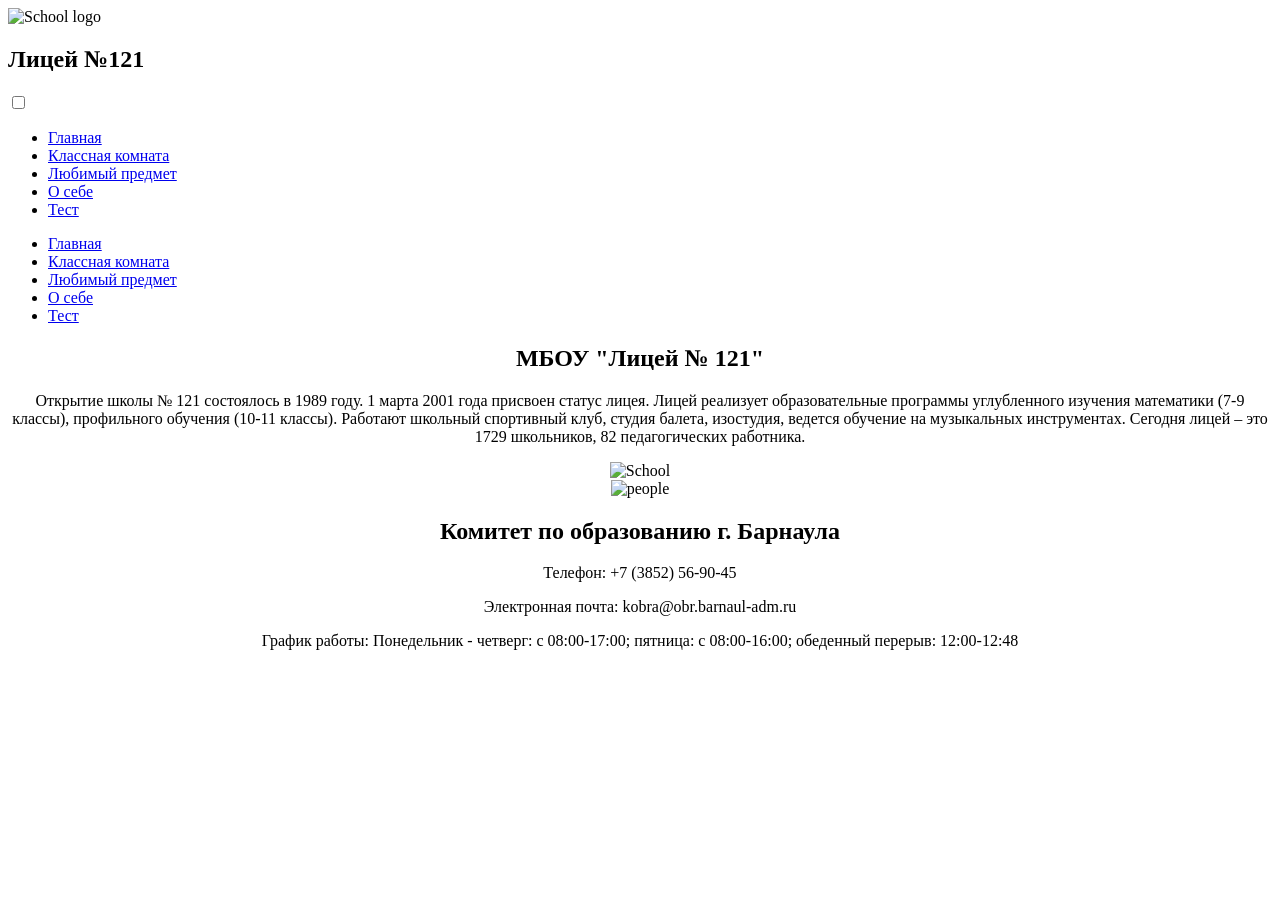
==== index.html @ 1f1910d3 "Create index.html" ====
<!DOCTYPE html>
<html lang="ru">
<head>
 <meta charset="UTF-8">
 <meta name="viewport" content="width=device-width, initial-scale=1.0">
 <link rel="shortcut icon" href="images/icon.ico" type="image/x-icon">
 <title>Главная страница</title>
 <link rel="stylesheet" href="css/style.css">
</head>
<body>
<header class="header">
 <div class="header__logo">
	<img src="images/emblem.png" alt="School logo">
	<h2 class="header__title">Лицей №121</h2>
	</div>
	<div class="burger__menu">
            <input id="menu__toggle" type="checkbox">
            <label class="menu__bottom" for="menu__toggle">
                <span></span>
            </label>
 <nav class="menu">
  <ul class="menu__list">
   <li class="menu__item"><a href="index.html" class="menu__link">Главная</a></li>
   <li class="menu__item"><a href="pages/classroom.html" class="menu__link">Классная комната</a></li>
   <li class="menu__item"><a href="pages/favoritelesson.html" class="menu__link">Любимый предмет</a></li>
   <li class="menu__item"><a href="pages/aboutme.html" class="menu__link">О себе</a></li>
   <li class="menu__item"><a href="pages/test.html" class="menu__link">Тест</a></li>
  </ul>
 </nav>
 </div>
 <nav class="menu__fullscreen">
  <ul class="menu__list">
   <li class="menu__item"><a href="index.html" class="menu__link">Главная</a></li>
   <li class="menu__item"><a href="pages/classroom.html" class="menu__link">Классная комната</a></li>
   <li class="menu__item"><a href="pages/favoritelesson.html" class="menu__link">Любимый предмет</a></li>
   <li class="menu__item"><a href="pages/aboutme.html" class="menu__link">О себе</a></li>
   <li class="menu__item"><a href="pages/test.html" class="menu__link">Тест</a></li>
 </ul>
 </nav>
</header>

<center><main class="main">
 <div class="main__item">
  <h2 class="main__title">МБОУ "Лицей № 121"</h2>
  <div class="main__description"><p>Открытие школы № 121 состоялось в 1989 году. 1 марта 2001 года присвоен статус лицея. 
Лицей реализует образовательные программы углубленного изучения математики (7-9 классы), профильного обучения (10-11 классы). Работают школьный спортивный клуб, студия балета, изостудия, ведется обучение на музыкальных инструментах.
Сегодня лицей – это 1729 школьников, 82 педагогических работника. </p></div>
 </div>
 <div class="main__item">
  <div class="main__description"><img src="images/licey121.png" alt="School"></div>
 </div>
</main>
</center>
<center><footer class="footer">
 <div class="footer__item">
  <img src="images/people.png" alt="people"> 
 <h2 class="main__title">Комитет по образованию г. Барнаула</h2>
	<p class="main__description">Телефон: +7 (3852) 56-90-45 </p>
	<p class="main__description">Электронная почта: kobra@obr.barnaul-adm.ru</p>
	<p class="main__description">График работы: Понедельник - четверг: с 08:00-17:00; пятница: с 08:00-16:00; обеденный перерыв: 12:00-12:48</p>
 </div>
 </div>
</footer>
</center>
</body>
</html>
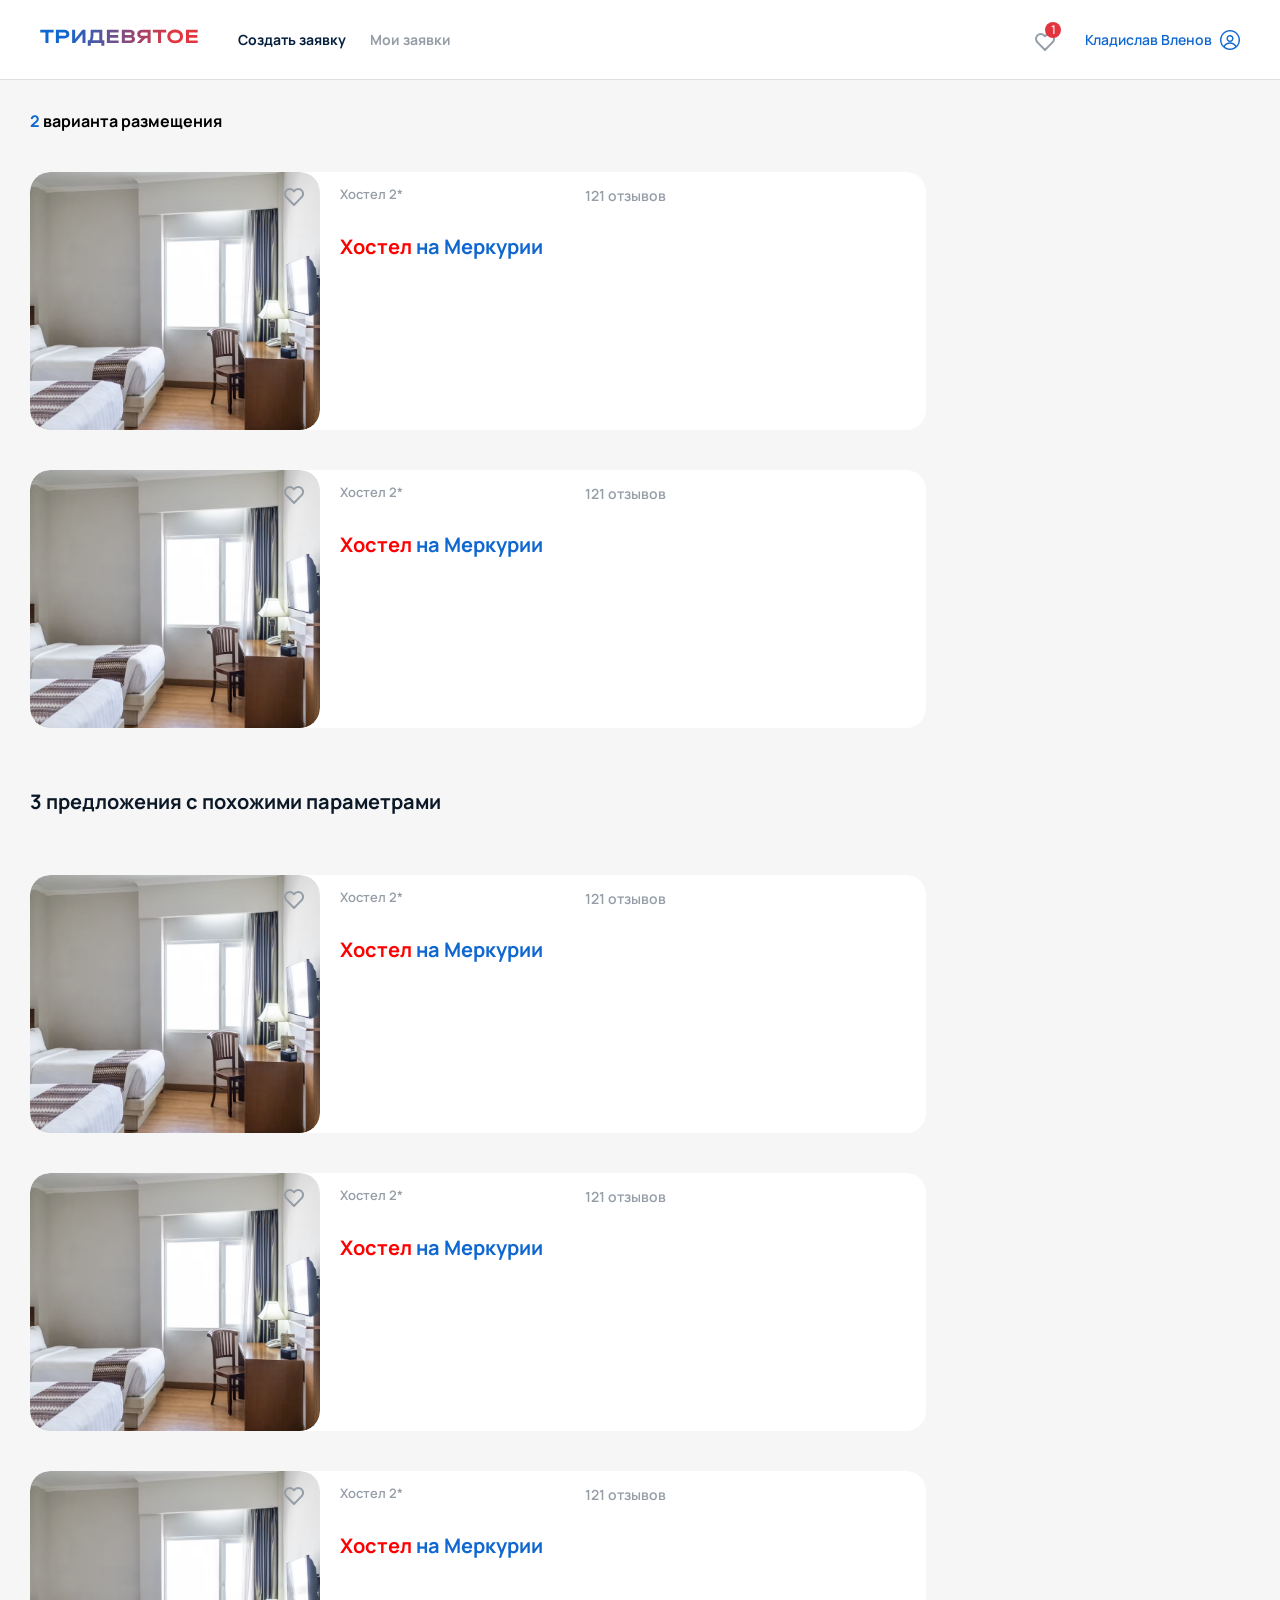
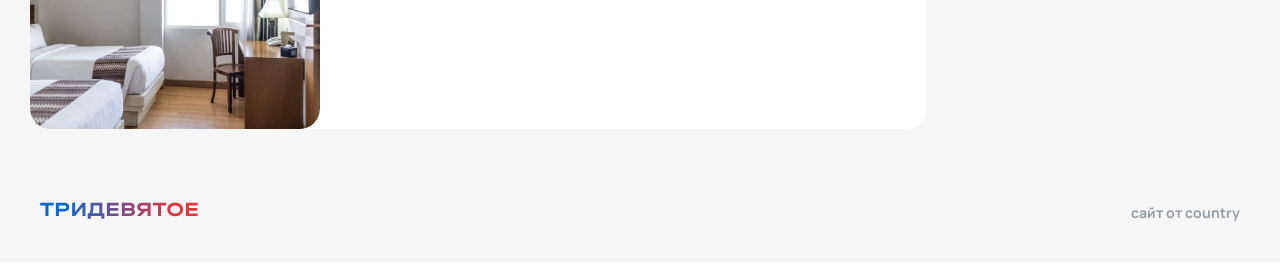
==== commit 06d6d0bd: "Add files via upload" ====
--- a/index.html
+++ b/index.html
@@ -1,66 +1,155 @@
-<!DOCTYPE html>
-<html lang="ru">
-<head>
- <meta charset="UTF-8">
- <meta name="viewport" content="width=device-width, initial-scale=1.0">
- <link rel="shortcut icon" href="images/icon.ico" type="image/x-icon">
- <title>Главная страница</title>
- <link rel="stylesheet" href="css/style.css">
-</head>
-<body>
-<header class="header">
- <div class="header__logo">
-	<img src="images/emblem.png" alt="School logo">
-	<h2 class="header__title">Лицей №121</h2>
-	</div>
-	<div class="burger__menu">
-            <input id="menu__toggle" type="checkbox">
-            <label class="menu__bottom" for="menu__toggle">
-                <span></span>
-            </label>
- <nav class="menu">
-  <ul class="menu__list">
-   <li class="menu__item"><a href="index.html" class="menu__link">Главная</a></li>
-   <li class="menu__item"><a href="pages/classroom.html" class="menu__link">Классная комната</a></li>
-   <li class="menu__item"><a href="pages/favoritelesson.html" class="menu__link">Любимый предмет</a></li>
-   <li class="menu__item"><a href="pages/aboutme.html" class="menu__link">О себе</a></li>
-   <li class="menu__item"><a href="pages/test.html" class="menu__link">Тест</a></li>
-  </ul>
- </nav>
- </div>
- <nav class="menu__fullscreen">
-  <ul class="menu__list">
-   <li class="menu__item"><a href="index.html" class="menu__link">Главная</a></li>
-   <li class="menu__item"><a href="pages/classroom.html" class="menu__link">Классная комната</a></li>
-   <li class="menu__item"><a href="pages/favoritelesson.html" class="menu__link">Любимый предмет</a></li>
-   <li class="menu__item"><a href="pages/aboutme.html" class="menu__link">О себе</a></li>
-   <li class="menu__item"><a href="pages/test.html" class="menu__link">Тест</a></li>
- </ul>
- </nav>
-</header>
-
-<center><main class="main">
- <div class="main__item">
-  <h2 class="main__title">МБОУ "Лицей № 121"</h2>
-  <div class="main__description"><p>Открытие школы № 121 состоялось в 1989 году. 1 марта 2001 года присвоен статус лицея. 
-Лицей реализует образовательные программы углубленного изучения математики (7-9 классы), профильного обучения (10-11 классы). Работают школьный спортивный клуб, студия балета, изостудия, ведется обучение на музыкальных инструментах.
-Сегодня лицей – это 1729 школьников, 82 педагогических работника. </p></div>
- </div>
- <div class="main__item">
-  <div class="main__description"><img src="images/licey121.png" alt="School"></div>
- </div>
-</main>
-</center>
-<center><footer class="footer">
- <div class="footer__item">
-  <img src="images/people.png" alt="people"> 
- <h2 class="main__title">Комитет по образованию г. Барнаула</h2>
-	<p class="main__description">Телефон: +7 (3852) 56-90-45 </p>
-	<p class="main__description">Электронная почта: kobra@obr.barnaul-adm.ru</p>
-	<p class="main__description">График работы: Понедельник - четверг: с 08:00-17:00; пятница: с 08:00-16:00; обеденный перерыв: 12:00-12:48</p>
- </div>
- </div>
-</footer>
-</center>
-</body>
-</html>
+<!DOCTYPE html>
+<html lang="ru">
+<head>
+    <meta charset="UTF-8">
+    <meta name="viewport" content="width=device-width, initial-scale=1.0">
+    <link rel="stylesheet" href="css/style.css">
+    <link href="https://fonts.googleapis.com/css2?family=Manrope:wght@400;500;600;700&display=swap" rel="stylesheet">
+    <script src="https://api-maps.yandex.ru/2.1/?lang=ru_RU" type="text/javascript"></script>
+    <script src="js/script.js" type="text/javascript" defer></script>
+    <title>ТРИДЕВЯТОЕ</title>
+</head>
+<body>
+    <header>
+        <div class="head">
+            <div class="left__part">
+                <div class="logo">
+                    <img alt="логотип" src="pics/logo.svg">
+                </div>
+                <div class="buttons">
+                    <a class="button active">Создать заявку</a>
+                    <a class="button">Мои заявки</a>
+                </div>
+            </div>
+            <div class="right__part">
+                <div class="favorite">
+                    <img alt="избранное" src="pics/favorite.svg">
+                    <div class="badge">1</div>
+                </div>
+                <div class="account">
+                    <a>Кладислав Вленов</a>
+                    <img alt="аккаунт" src="pics/account.svg" class="account-icon">
+                </div>
+            </div>
+        </div>
+    </header>
+    <main>
+        <section class="container">
+            <div class="card_title"><p><span style="color: #0F67CF;">2 </span> варианта размещения</p></div>
+            <div class="card">
+                <div class="photo">
+                    <div class="favorite_hotel">
+                        <img alt="избранное" src="pics/favorite.svg">
+                    </div>
+                    <img alt="отель" src="pics/hotel2.svg">
+                    
+                </div>
+                <div class="info">
+                    <div class="info-header">
+                        <div class="title">
+                            <p>Хостел 2*</p>
+                            <h2><span>Хостел</span> на Меркурии</h2>
+                        </div>
+                        <div class="reviews">
+                            <p>121 отзывов</p>
+                        </div>
+                    </div>
+                    <!-- Другая информация об отеле -->
+                </div>
+            </div>
+            <div class="card">
+                <div class="photo">
+                    <div class="favorite_hotel">
+                        <img alt="избранное" src="pics/favorite.svg">
+                    </div>
+                    <img alt="отель" src="pics/hotel2.svg">
+                </div>
+                <div class="info">
+                    <div class="info-header">
+                        <div class="title">
+                            <p>Хостел 2*</p>
+                            <h2><span>Хостел</span> на Меркурии</h2>
+                        </div>
+                        <div class="reviews">
+                            <p>121 отзывов</p>
+                        </div>
+                    </div>
+                    <!-- Другая информация об отеле -->
+                </div>
+            </div>
+            <div class="card_title2"><p>3 предложения с похожими параметрами</p></div>
+            <div class="card">
+                <div class="photo">
+                    <div class="favorite_hotel">
+                        <img alt="избранное" src="pics/favorite.svg">
+                    </div>
+                    <img alt="отель" src="pics/hotel2.svg">
+                </div>
+                <div class="info">
+                    <div class="info-header">
+                        <div class="title">
+                            <p>Хостел 2*</p>
+                            <h2><span>Хостел</span> на Меркурии</h2>
+                        </div>
+                        <div class="reviews">
+                            <p>121 отзывов</p>
+                        </div>
+                    </div>
+                    <!-- Другая информация об отеле -->
+                </div>
+            </div>
+            <div class="card">
+                <div class="photo">
+                    <div class="favorite_hotel">
+                        <img alt="избранное" src="pics/favorite.svg">
+                    </div>
+                    <img alt="отель" src="pics/hotel2.svg">
+                </div>
+                <div class="info">
+                    <div class="info-header">
+                        <div class="title">
+                            <p>Хостел 2*</p>
+                            <h2><span>Хостел</span> на Меркурии</h2>
+                        </div>
+                        <div class="reviews">
+                            <p>121 отзывов</p>
+                        </div>
+                    </div>
+                    <!-- Другая информация об отеле -->
+                </div>
+            </div>
+            <div class="card">
+                <div class="photo">
+                    <div class="favorite_hotel">
+                        <img alt="избранное" src="pics/favorite.svg">
+                    </div>
+                    <img alt="отель" src="pics/hotel2.svg">
+                </div>
+                <div class="info">
+                    <div class="info-header">
+                        <div class="title">
+                            <p>Хостел 2*</p>
+                            <h2><span>Хостел</span> на Меркурии</h2>
+                        </div>
+                        <div class="reviews">
+                            <p>121 отзывов</p>
+                        </div>
+                    </div>
+                    <!-- Другая информация об отеле -->
+                </div>
+            </div>
+        </section>
+        <div id="map"></div>
+    </main>
+    <footer>
+        <div class="footer">
+            <div class="logo">
+                <img alt="логотип" src="pics/logo.svg">
+            </div>
+            <div class="buttons">
+                <a class="button">сайт от country</a>
+            </div>
+        </div>
+    </footer>
+</body>
+</html>
--- a/css/style.css
+++ b/css/style.css
@@ -0,0 +1,432 @@
+body {
+    background-color: white;
+    font-family: 'Manrope', sans-serif;
+    margin: 0;
+    padding: 0;
+}
+
+.ymaps-2-1-79-balloon__content {
+    padding: 0px !important;
+}
+
+.ymaps-2-1-79-balloon {
+    box-shadow: none !important;
+}
+
+.ymaps-2-1-79-balloon__layout {
+    width: 350px !important;
+    background: none !important;
+    border-radius: 20px 20px 20px 20px;
+}
+
+.custom-balloon {
+    display: flex;
+    font-family: Arial, sans-serif;
+}
+.custom-balloon img {
+    width: 130px;
+    height: 130px;
+}
+.custom-balloon .content {
+    display: flex;
+    background-color: #FFFFFF;
+    flex-direction: column;
+    justify-content: space-between;
+    width: 220px;
+    padding:0px;
+}
+
+.custom-balloon .about {
+    display: flex;
+    flex-direction: row;
+    align-items: flex-start;
+    padding: 0px 0px 0px 10px;
+    margin-top: 20px;
+    font-family: 'Manrope';
+    font-style: normal;
+    font-weight: 600;
+    font-size: 12px;
+    line-height: 16px;
+    color: #959DA7;
+}
+
+.custom-balloon .header {
+    font-family: 'Manrope';
+    font-style: normal;
+    font-weight: 700;
+    font-size: 14px;
+    line-height: 19px;
+    color: #0F67CF;
+    padding: 0px 0px 0px 10px;
+    margin-top:-5px;
+    margin-bottom: 0px;
+    text-overflow: ellipsis;
+    white-space: nowrap;     
+    overflow: hidden; 
+    max-width: 190px;
+}
+
+.custom-balloon .rating__reviews {
+    display: flex;
+    flex-direction: row;
+    justify-content: left;
+    align-items: center;
+    padding: 0px 0px 0px 10px;
+    margin-bottom:-5px;
+    gap: 10px;
+}
+
+.custom-balloon .reviews {
+    width: 55px;
+    height: 16px;
+    font-family: 'Manrope';
+    font-style: normal;
+    font-weight: 600;
+    font-size: 12px;
+    line-height: 16px;
+    text-align: right;
+    color: #959DA7;
+}
+
+.custom-balloon .rating {
+    display: flex;
+    justify-content: center;
+    align-items: center;
+    width: 32px;
+    height: 16px;
+    background: #0D9333;
+    border-radius: 100px;
+    color: #FFFFFF;
+    cursor: default;
+    font-family: 'Manrope';
+    font-style: normal;
+    font-weight: 600;
+    font-size: 12px;
+    line-height: 16px;
+    text-align: center;
+}
+
+.custom-balloon .people {
+    width: 113px;
+    height: 16px;
+    padding: 0px 0px 0px 10px;
+    font-family: 'Manrope';
+    font-style: normal;
+    font-weight: 400;
+    font-size: 12px;
+    line-height: 16px;
+    color: #959DA7;
+    top:10px;
+    margin-top:10px;
+    margin-bottom: -5px;
+}
+
+.custom-balloon .price {
+    padding: 0px 0px 0px 10px;
+    top:10px;
+    font-family: 'Manrope';
+    font-style: normal;
+    font-weight: 700;
+    font-size: 16px;
+    line-height: 22px;
+    color: #0B1827;
+    margin-bottom:10px;
+}
+
+.ymaps-2-1-79-balloon__close-button {
+    border-radius: 20px 20px 20px 20px;
+    background: none !important;
+    opacity: 0 !important;
+    pointer-events: none !important;
+}
+
+.ymaps-2-1-79-balloon__close {
+    background: none !important;
+    opacity: 0 !important;
+    pointer-events: none !important; 
+}
+
+.ymaps-2-1-79-balloon__tail {
+    display: none !important;
+}
+.ymaps-2-1-79-gototaxi__container, .ymaps-2-1-79-copyright__content-cell, .ymaps-2-1-79-copyright__logo-cell,.ymaps-2-1-79-gototech ,.ymaps-2-1-79-gotoymaps__container {
+    display: none !important;   
+}
+
+main {
+    margin: 0 auto;
+    display: flex;
+    height:auto;
+    flex-direction: row;
+    justify-content: center;
+    padding:30px;
+    background-color: #f6f6f6;
+    gap:30px;
+}
+
+#map {
+    display: flex;
+    width: 432px;
+    height: 845px;
+}
+
+section.container{
+    display: flex;
+    flex-direction: column;
+    gap:40px;
+}
+
+.card_title p{
+    margin:0px;
+    font-family: 'Manrope';
+    font-style: normal;
+    font-weight: 700;
+    font-size: 16px;
+    line-height: 22px;
+}
+
+.card_title2 p{
+    font-family: 'Manrope';
+    font-style: normal;
+    font-weight: 700;
+    font-size: 20px;
+    line-height: 27px;
+    color: #0B1827;
+}
+
+.card {
+    display: flex;
+    flex-direction: row;
+    justify-content: space-between;
+    align-items: center;
+    padding: 0px;
+    width: 896px;
+    height: 258px;
+    background: #FFFFFF;
+    border-radius: 20px;
+    z-index: 1;
+}
+.photo {
+    width: 290px;
+    height: 258px;
+    border-radius: 20px;
+    position: relative;
+}
+
+.photo img {
+    width: auto;
+    border-radius: 20px;
+}
+
+.info {
+    display: flex;
+    flex-direction: column;
+    align-items: flex-start;
+    margin: 16px 20px;
+    gap: 14px;
+    width: 606px;
+    height: 258px;
+    background: #FFFFFF;
+    border-radius: 0px 20px 20px 0px;
+}
+.info-header {
+    display: flex;
+    flex-direction: row;
+    justify-content: space-between;
+    align-items: flex-start;
+    padding: 0px;
+}
+.info-header .title {
+    display: flex;
+    flex-direction: column;
+    justify-content: center;
+    align-items: flex-start;
+    padding: 0px;
+}
+.info-header .title h2 {
+    font-family: 'Manrope';
+    font-style: normal;
+    font-weight: 700;
+    font-size: 20px;
+    line-height: 27px;
+    color: #0F67CF;
+}
+.info-header .title h2 span {
+    color: red; /* Цвет выделенного слова */
+}
+.info-header .title p {
+    font-family: 'Manrope';
+    font-style: normal;
+    font-weight: 600;
+    font-size: 13px;
+    line-height: 18px;
+    color: #959DA7;
+}
+.info-header .reviews {
+    display: flex;
+    flex-direction: column;
+    align-items: flex-end;
+    padding: 0px;
+    gap: 12px;
+    width: 123px;
+    height: 19px;
+}
+.info-header .reviews p {
+    font-family: 'Manrope';
+    font-style: normal;
+    font-weight: 600;
+    font-size: 14px;
+    line-height: 19px;
+    text-align: right;
+    color: #959DA7;
+}
+
+.favorite_hotel {
+    position: absolute;
+    top: 5%;
+    left: 87%;
+    width: 17px;
+    height: 15px;
+}
+
+.favorite_hotel img:hover {
+    cursor: pointer;
+    content: url('../pics/favorite-hover.svg');
+}
+
+
+
+
+
+
+
+header {
+    width: 100%;
+    height: 79px;
+    background: #FFFFFF;
+    border-bottom: 1px solid #DEDEDE;
+}
+
+.head {
+    box-sizing: border-box;
+    display: flex;
+    flex-direction: row;
+    justify-content: space-between;
+    align-items: center;
+    padding: 24px 40px;
+    max-width: auto;
+    height: 79px;
+}
+
+.left__part {
+    display: flex;
+    flex-direction: row;
+    align-items: center;
+    gap: 40px;
+}
+
+.logo img {
+    width: 158px;
+    height: 23px;
+}
+
+.buttons {
+    display: flex;
+    flex-direction: row;
+    align-items: center;
+    gap: 24px;
+}
+
+.button {
+    font-family: 'Manrope', sans-serif;
+    font-weight: 700;
+    font-size: 14px;
+    line-height: 20px;
+    color: #959DA7;
+    text-decoration: none;
+}
+
+.button.active {
+    color: #051F3E;
+}
+
+.button:hover {
+    color: #073266;
+    cursor: pointer;
+}
+
+.right__part {
+    display: flex;
+    flex-direction: row;
+    align-items: center;
+    gap: 32px;
+}
+
+.favorite {
+    position: relative;
+    width: 20px;
+    height: 20px;
+}
+
+.favorite img:hover {
+    cursor: pointer;
+    content: url('../pics/favorite-hover.svg');
+}
+
+.badge {
+    position: absolute;
+    top: -8px;
+    right: -8px;
+    display: flex;
+    justify-content: center;
+    align-items: center;
+    width: 16px;
+    height: 16px;
+    background: #E3353E;
+    border-radius: 50%;
+    color: #FFFFFF;
+    font-size: 12px;
+    font-weight: 500;
+    cursor: default;
+}
+
+.account {
+    display: flex;
+    flex-direction: row;
+    align-items: center;
+    gap: 8px;
+}
+
+.account img {
+    width: 20px;
+    height: 20px;
+}
+
+.account a:hover {
+    color: #073266;
+    cursor:pointer;
+}
+
+.account a {
+    font-family: 'Manrope', sans-serif;
+    font-weight: 600;
+    font-size: 14px;
+    line-height: 19px;
+    color: #0F67CF;
+    margin: 0;
+    text-decoration: none;
+}
+
+footer {
+    width:100%;
+    height: 103px;
+    background-color: #f6f6f6;
+}
+.footer {
+    display: flex;
+    flex-direction: row;
+    justify-content: space-between;
+    align-items: center;
+    padding: 40px;
+    gap: 64px;
+}
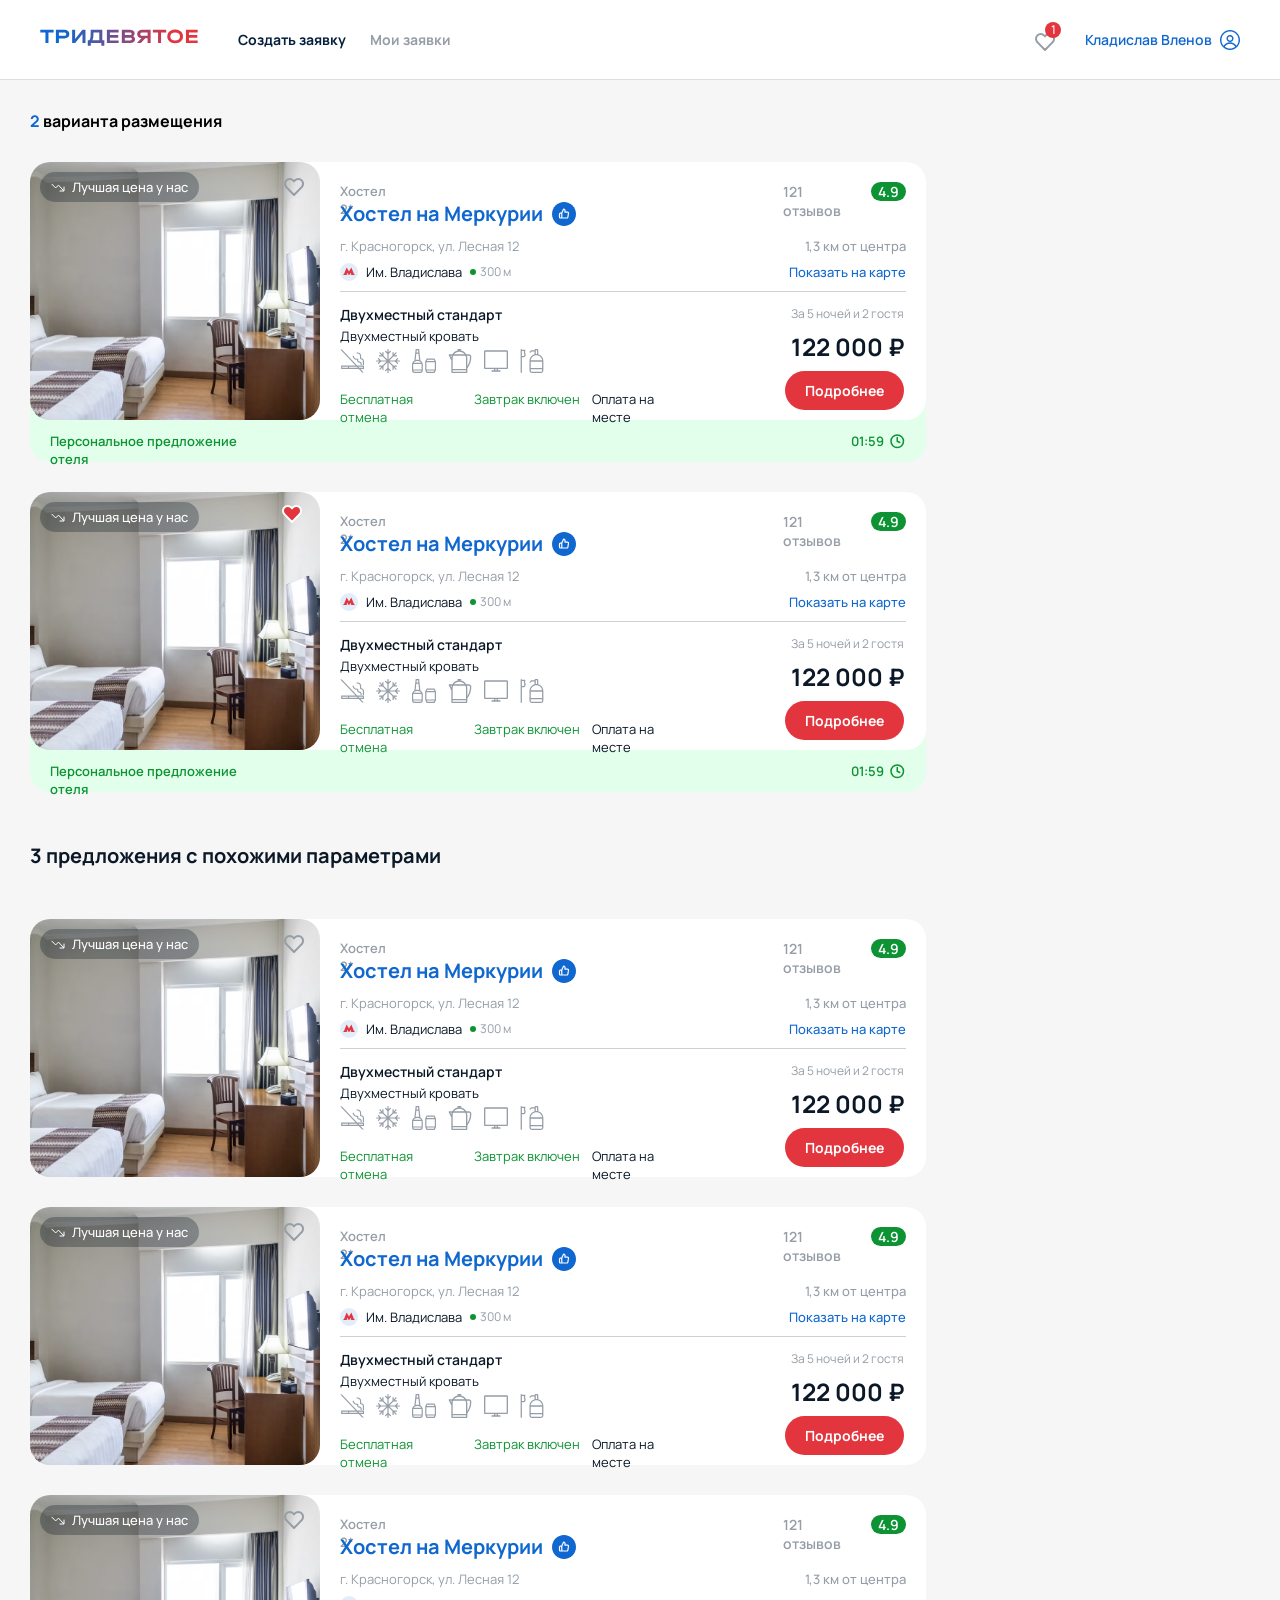
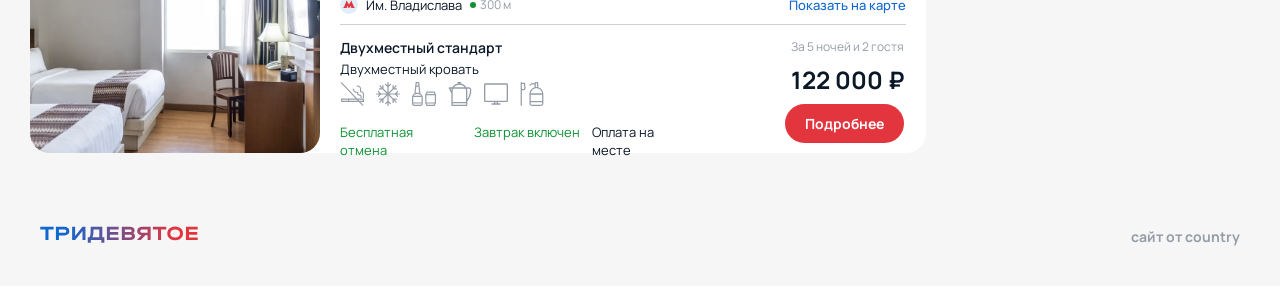
==== commit 22634e0d: "сделал карточки" ====
--- a/index.html
+++ b/index.html
@@ -38,106 +38,368 @@
             <div class="card_title"><p><span style="color: #0F67CF;">2 </span> варианта размещения</p></div>
             <div class="card">
                 <div class="photo">
+                    <div class="best_prise">
+                        <img alt="стрелка" src="pics/arrow.svg">
+                        <p>Лучшая цена у нас</p>
+                    </div>
                     <div class="favorite_hotel">
                         <img alt="избранное" src="pics/favorite.svg">
                     </div>
                     <img alt="отель" src="pics/hotel2.svg">
-                    
                 </div>
                 <div class="info">
                     <div class="info-header">
-                        <div class="title">
-                            <p>Хостел 2*</p>
-                            <h2><span>Хостел</span> на Меркурии</h2>
-                        </div>
-                        <div class="reviews">
-                            <p>121 отзывов</p>
-                        </div>
-                    </div>
-                    <!-- Другая информация об отеле -->
-                </div>
+                        <div class="row">
+                            <div class="column">
+                                <p class="stars">Хостел 2*</p>
+                                <div class="row2">
+                                    <h2 class="name">Хостел на Меркурии</h2>
+                                    <img alt="rec" src="pics/rec.svg">
+                                </div>
+                            </div>
+                            <div class="ratingandreviews">
+                                <div class="grades">121 отзывов</div>
+                                <div class="rate"><p class="value">4.9</p></div>
+                            </div>
+                        </div>
+                        <div class="row3">
+                            <div class="column2">
+                            <p class="adress">г. Красногорск, ул. Лесная 12</p>
+                            <div class="metro">
+                                <div class="metro_photo">
+                                    <img alt="фото" src="pics/metro.svg">
+                                </div>
+                                <div class="station">Им. Владислава</div>
+                                <div class="distance"><img src="pics/dot.svg"><p>300 м</p></div>
+                            </div>
+                            </div>
+                            <div class="column3">
+                                <p class="ot_centra">1,3 км от центра</p>
+                                <a class="show_on_map">Показать на карте</a>
+                            </div>
+                        </div>
+                    </div>
+                    <div class="row4">
+                        <div class="column4">
+                        <div class="about-room">
+                        <p class="bed-name">Двухместный стандарт</p>
+                        <p class="bed">Двухместный кровать</p>
+                        <div class="icons">
+                            <img src="pics/nosmoke.svg">
+                            <img src="pics/cold.svg">
+                            <img src="pics/drink.svg">
+                            <img src="pics/tea.svg">
+                            <img src="pics/pc.svg">
+                            <img src="pics/clean.svg">
+                        </div>
+                        <div class="advantages">
+                            <p class="free">Бесплатная отмена</p>
+                            <p class="breakfast">Завтрак включен</p>
+                            <p class="payment">Оплата на месте</p>
+                        </div>
+                        </div>
+                        </div>
+                        <div class="offer">
+                            <p class="time">За 5 ночей и 2 гостя</p>
+                            <p class="price">122 000 ₽</p>
+                            <div class="details_button">Подробнее</div>
+                        </div>
+                    </div>
+                </div>
+            </div>
+            <div class="special">
+                <p class="person">Персональное предложение отеля</p>
+                <div class="time-clock"><p>01:59</p><img src="pics/clock.svg"></div>
             </div>
             <div class="card">
-                <div class="photo">
-                    <div class="favorite_hotel">
-                        <img alt="избранное" src="pics/favorite.svg">
-                    </div>
-                    <img alt="отель" src="pics/hotel2.svg">
-                </div>
-                <div class="info">
-                    <div class="info-header">
-                        <div class="title">
-                            <p>Хостел 2*</p>
-                            <h2><span>Хостел</span> на Меркурии</h2>
-                        </div>
-                        <div class="reviews">
-                            <p>121 отзывов</p>
-                        </div>
-                    </div>
-                    <!-- Другая информация об отеле -->
-                </div>
-            </div>
+                    <div class="photo">
+                        <div class="best_prise">
+                            <img alt="стрелка" src="pics/arrow.svg">
+                            <p>Лучшая цена у нас</p>
+                        </div>
+                        <div class="favorite_hotel_active">
+                            <img alt="избранное" src="pics/favorite_active.svg">
+                        </div>
+                        <img alt="отель" src="pics/hotel2.svg">
+                    </div>
+                    <div class="info">
+                        <div class="info-header">
+                            <div class="row">
+                                <div class="column">
+                                    <p class="stars">Хостел 2*</p>
+                                    <div class="row2">
+                                        <h2 class="name">Хостел на Меркурии</h2>
+                                        <img alt="rec" src="pics/rec.svg">
+                                    </div>
+                                </div>
+                                <div class="ratingandreviews">
+                                    <div class="grades">121 отзывов</div>
+                                    <div class="rate"><p class="value">4.9</p></div>
+                                </div>
+                            </div>
+                            <div class="row3">
+                                <div class="column2">
+                                <p class="adress">г. Красногорск, ул. Лесная 12</p>
+                                <div class="metro">
+                                    <div class="metro_photo">
+                                        <img alt="фото" src="pics/metro.svg">
+                                    </div>
+                                    <div class="station">Им. Владислава</div>
+                                    <div class="distance"><img src="pics/dot.svg"><p>300 м</p></div>
+                                </div>
+                                </div>
+                                <div class="column3">
+                                    <p class="ot_centra">1,3 км от центра</p>
+                                    <a class="show_on_map">Показать на карте</a>
+                                </div>
+                            </div>
+                        </div>
+                        <div class="row4">
+                            <div class="column4">
+                            <div class="about-room">
+                            <p class="bed-name">Двухместный стандарт</p>
+                            <p class="bed">Двухместный кровать</p>
+                            <div class="icons">
+                                <img src="pics/nosmoke.svg">
+                                <img src="pics/cold.svg">
+                                <img src="pics/drink.svg">
+                                <img src="pics/tea.svg">
+                                <img src="pics/pc.svg">
+                                <img src="pics/clean.svg">
+                            </div>
+                            <div class="advantages">
+                                <p class="free">Бесплатная отмена</p>
+                                <p class="breakfast">Завтрак включен</p>
+                                <p class="payment">Оплата на месте</p>
+                            </div>
+                            </div>
+                            </div>
+                            <div class="offer">
+                                <p class="time">За 5 ночей и 2 гостя</p>
+                                <p class="price">122 000 ₽</p>
+                                <div class="details_button">Подробнее</div>
+                            </div>
+                        </div>
+                    </div>
+                </div>
+                <div class="special">
+                    <p class="person">Персональное предложение отеля</p>
+                    <div class="time-clock"><p>01:59</p><img src="pics/clock.svg"></div>
+                </div>
             <div class="card_title2"><p>3 предложения с похожими параметрами</p></div>
             <div class="card">
-                <div class="photo">
-                    <div class="favorite_hotel">
-                        <img alt="избранное" src="pics/favorite.svg">
-                    </div>
-                    <img alt="отель" src="pics/hotel2.svg">
-                </div>
-                <div class="info">
-                    <div class="info-header">
-                        <div class="title">
-                            <p>Хостел 2*</p>
-                            <h2><span>Хостел</span> на Меркурии</h2>
-                        </div>
-                        <div class="reviews">
-                            <p>121 отзывов</p>
-                        </div>
-                    </div>
-                    <!-- Другая информация об отеле -->
-                </div>
-            </div>
-            <div class="card">
-                <div class="photo">
-                    <div class="favorite_hotel">
-                        <img alt="избранное" src="pics/favorite.svg">
-                    </div>
-                    <img alt="отель" src="pics/hotel2.svg">
-                </div>
-                <div class="info">
-                    <div class="info-header">
-                        <div class="title">
-                            <p>Хостел 2*</p>
-                            <h2><span>Хостел</span> на Меркурии</h2>
-                        </div>
-                        <div class="reviews">
-                            <p>121 отзывов</p>
-                        </div>
-                    </div>
-                    <!-- Другая информация об отеле -->
-                </div>
-            </div>
-            <div class="card">
-                <div class="photo">
-                    <div class="favorite_hotel">
-                        <img alt="избранное" src="pics/favorite.svg">
-                    </div>
-                    <img alt="отель" src="pics/hotel2.svg">
-                </div>
-                <div class="info">
-                    <div class="info-header">
-                        <div class="title">
-                            <p>Хостел 2*</p>
-                            <h2><span>Хостел</span> на Меркурии</h2>
-                        </div>
-                        <div class="reviews">
-                            <p>121 отзывов</p>
-                        </div>
-                    </div>
-                    <!-- Другая информация об отеле -->
-                </div>
-            </div>
+                    <div class="photo">
+                        <div class="best_prise">
+                            <img alt="стрелка" src="pics/arrow.svg">
+                            <p>Лучшая цена у нас</p>
+                        </div>
+                        <div class="favorite_hotel">
+                            <img alt="избранное" src="pics/favorite.svg">
+                        </div>
+                        <img alt="отель" src="pics/hotel2.svg">
+                    </div>
+                    <div class="info">
+                        <div class="info-header">
+                            <div class="row">
+                                <div class="column">
+                                    <p class="stars">Хостел 2*</p>
+                                    <div class="row2">
+                                        <h2 class="name">Хостел на Меркурии</h2>
+                                        <img alt="rec" src="pics/rec.svg">
+                                    </div>
+                                </div>
+                                <div class="ratingandreviews">
+                                    <div class="grades">121 отзывов</div>
+                                    <div class="rate"><p class="value">4.9</p></div>
+                                </div>
+                            </div>
+                            <div class="row3">
+                                <div class="column2">
+                                <p class="adress">г. Красногорск, ул. Лесная 12</p>
+                                <div class="metro">
+                                    <div class="metro_photo">
+                                        <img alt="фото" src="pics/metro.svg">
+                                    </div>
+                                    <div class="station">Им. Владислава</div>
+                                    <div class="distance"><img src="pics/dot.svg"><p>300 м</p></div>
+                                </div>
+                                </div>
+                                <div class="column3">
+                                    <p class="ot_centra">1,3 км от центра</p>
+                                    <a class="show_on_map">Показать на карте</a>
+                                </div>
+                            </div>
+                        </div>
+                        <div class="row4">
+                            <div class="column4">
+                            <div class="about-room">
+                            <p class="bed-name">Двухместный стандарт</p>
+                            <p class="bed">Двухместный кровать</p>
+                            <div class="icons">
+                                <img src="pics/nosmoke.svg">
+                                <img src="pics/cold.svg">
+                                <img src="pics/drink.svg">
+                                <img src="pics/tea.svg">
+                                <img src="pics/pc.svg">
+                                <img src="pics/clean.svg">
+                            </div>
+                            <div class="advantages">
+                                <p class="free">Бесплатная отмена</p>
+                                <p class="breakfast">Завтрак включен</p>
+                                <p class="payment">Оплата на месте</p>
+                            </div>
+                            </div>
+                            </div>
+                            <div class="offer">
+                                <p class="time">За 5 ночей и 2 гостя</p>
+                                <p class="price">122 000 ₽</p>
+                                <div class="details_button">Подробнее</div>
+                            </div>
+                        </div>
+                    </div>
+                </div>
+                <div class="card">
+                        <div class="photo">
+                            <div class="best_prise">
+                                <img alt="стрелка" src="pics/arrow.svg">
+                                <p>Лучшая цена у нас</p>
+                            </div>
+                            <div class="favorite_hotel">
+                                <img alt="избранное" src="pics/favorite.svg">
+                            </div>
+                            <img alt="отель" src="pics/hotel2.svg">
+                        </div>
+                        <div class="info">
+                            <div class="info-header">
+                                <div class="row">
+                                    <div class="column">
+                                        <p class="stars">Хостел 2*</p>
+                                        <div class="row2">
+                                            <h2 class="name">Хостел на Меркурии</h2>
+                                            <img alt="rec" src="pics/rec.svg">
+                                        </div>
+                                    </div>
+                                    <div class="ratingandreviews">
+                                        <div class="grades">121 отзывов</div>
+                                        <div class="rate"><p class="value">4.9</p></div>
+                                    </div>
+                                </div>
+                                <div class="row3">
+                                    <div class="column2">
+                                    <p class="adress">г. Красногорск, ул. Лесная 12</p>
+                                    <div class="metro">
+                                        <div class="metro_photo">
+                                            <img alt="фото" src="pics/metro.svg">
+                                        </div>
+                                        <div class="station">Им. Владислава</div>
+                                        <div class="distance"><img src="pics/dot.svg"><p>300 м</p></div>
+                                    </div>
+                                    </div>
+                                    <div class="column3">
+                                        <p class="ot_centra">1,3 км от центра</p>
+                                        <a class="show_on_map">Показать на карте</a>
+                                    </div>
+                                </div>
+                            </div>
+                            <div class="row4">
+                                <div class="column4">
+                                <div class="about-room">
+                                <p class="bed-name">Двухместный стандарт</p>
+                                <p class="bed">Двухместный кровать</p>
+                                <div class="icons">
+                                    <img src="pics/nosmoke.svg">
+                                    <img src="pics/cold.svg">
+                                    <img src="pics/drink.svg">
+                                    <img src="pics/tea.svg">
+                                    <img src="pics/pc.svg">
+                                    <img src="pics/clean.svg">
+                                </div>
+                                <div class="advantages">
+                                    <p class="free">Бесплатная отмена</p>
+                                    <p class="breakfast">Завтрак включен</p>
+                                    <p class="payment">Оплата на месте</p>
+                                </div>
+                                </div>
+                                </div>
+                                <div class="offer">
+                                    <p class="time">За 5 ночей и 2 гостя</p>
+                                    <p class="price">122 000 ₽</p>
+                                    <div class="details_button">Подробнее</div>
+                                </div>
+                            </div>
+                        </div>
+                    </div>
+                    <div class="card">
+                            <div class="photo">
+                                <div class="best_prise">
+                                    <img alt="стрелка" src="pics/arrow.svg">
+                                    <p>Лучшая цена у нас</p>
+                                </div>
+                                <div class="favorite_hotel">
+                                    <img alt="избранное" src="pics/favorite.svg">
+                                </div>
+                                <img alt="отель" src="pics/hotel2.svg">
+                            </div>
+                            <div class="info">
+                                <div class="info-header">
+                                    <div class="row">
+                                        <div class="column">
+                                            <p class="stars">Хостел 2*</p>
+                                            <div class="row2">
+                                                <h2 class="name">Хостел на Меркурии</h2>
+                                                <img alt="rec" src="pics/rec.svg">
+                                            </div>
+                                        </div>
+                                        <div class="ratingandreviews">
+                                            <div class="grades">121 отзывов</div>
+                                            <div class="rate"><p class="value">4.9</p></div>
+                                        </div>
+                                    </div>
+                                    <div class="row3">
+                                        <div class="column2">
+                                        <p class="adress">г. Красногорск, ул. Лесная 12</p>
+                                        <div class="metro">
+                                            <div class="metro_photo">
+                                                <img alt="фото" src="pics/metro.svg">
+                                            </div>
+                                            <div class="station">Им. Владислава</div>
+                                            <div class="distance"><img src="pics/dot.svg"><p>300 м</p></div>
+                                        </div>
+                                        </div>
+                                        <div class="column3">
+                                            <p class="ot_centra">1,3 км от центра</p>
+                                            <a class="show_on_map">Показать на карте</a>
+                                        </div>
+                                    </div>
+                                </div>
+                                <div class="row4">
+                                    <div class="column4">
+                                    <div class="about-room">
+                                    <p class="bed-name">Двухместный стандарт</p>
+                                    <p class="bed">Двухместный кровать</p>
+                                    <div class="icons">
+                                        <img src="pics/nosmoke.svg">
+                                        <img src="pics/cold.svg">
+                                        <img src="pics/drink.svg">
+                                        <img src="pics/tea.svg">
+                                        <img src="pics/pc.svg">
+                                        <img src="pics/clean.svg">
+                                    </div>
+                                    <div class="advantages">
+                                        <p class="free">Бесплатная отмена</p>
+                                        <p class="breakfast">Завтрак включен</p>
+                                        <p class="payment">Оплата на месте</p>
+                                    </div>
+                                    </div>
+                                    </div>
+                                    <div class="offer">
+                                        <p class="time">За 5 ночей и 2 гостя</p>
+                                        <p class="price">122 000 ₽</p>
+                                        <div class="details_button">Подробнее</div>
+                                    </div>
+                                </div>
+                            </div>
+                        </div>
         </section>
         <div id="map"></div>
     </main>
--- a/css/style.css
+++ b/css/style.css
@@ -173,7 +173,7 @@
 section.container{
     display: flex;
     flex-direction: column;
-    gap:40px;
+    gap:30px;
 }
 
 .card_title p{
@@ -213,7 +213,7 @@
     position: relative;
 }
 
-.photo img {
+.photo.hotel img {
     width: auto;
     border-radius: 20px;
 }
@@ -229,21 +229,414 @@
     background: #FFFFFF;
     border-radius: 0px 20px 20px 0px;
 }
+
 .info-header {
+    box-sizing: border-box;
+    display: flex;
+    flex-direction: column;
+    align-items: flex-start;
+    padding: 0px;
+    gap: 8px;
+    border-bottom: 1px solid rgba(11, 24, 39, 0.2);
+    width: 566px;
+}
+
+
+.row3 {
     display: flex;
     flex-direction: row;
     justify-content: space-between;
     align-items: flex-start;
     padding: 0px;
-}
-.info-header .title {
-    display: flex;
-    flex-direction: column;
+    gap: 270px;
+    margin-bottom:10px;
+}
+.column3 {
+    display: flex;
+    flex-direction: column;
+    align-items: flex-end;
+    padding: 0px;
+    gap: 8px;
+}
+.column2 {
+    display: flex;
+    flex-direction: column;
+    align-items: flex-start;
+    padding: 0px;
+    gap: 8px;
+}
+.adress {
+    font-family: 'Manrope';
+    font-style: normal;
+    font-weight: 400;
+    font-size: 13px;
+    line-height: 18px;
+    color: #959DA7;
+    margin:0px;
+}
+.metro {
+    display: flex;
+    flex-direction: row;
+    align-items: center;
+    padding: 0px;
+    gap: 8px;
+    align-content: center;
+    margin-top:0px;
+}
+
+.metro_photo {
+    box-sizing: border-box;
+    display: flex;
+    flex-direction: row;
     justify-content: center;
+    align-items: center;
+    width: 18px;
+    height: 18px;
+    background: #E3EDF9;
+    border-radius: 100px;
+}
+.metro_photo img {
+    width: 12px;
+    height: 8px;
+    margin-bottom:2px;
+}
+
+.about-room {
+    display: flex;
+    flex-direction: column;
     align-items: flex-start;
     padding: 0px;
-}
-.info-header .title h2 {
+    gap: 4px;
+}
+
+.bed-name {
+    font-family: 'Manrope';
+    font-style: normal;
+    font-weight: 600;
+    font-size: 14px;
+    line-height: 130%;
+    color: #0B1827;
+    margin:0px;
+}
+
+.bed {
+    font-family: 'Manrope';
+    font-style: normal;
+    font-weight: 400;
+    font-size: 13px;
+    line-height: 130%;
+    color: #0B1827;
+    margin:0px;
+}
+
+.station {
+    font-family: 'Manrope';
+    font-style: normal;
+    font-weight: 400;
+    font-size: 13px;
+    line-height: 18px;
+    color: #0B1827;
+}
+
+.distance {
+    display: flex;
+    flex-direction: row;
+    align-items: center;
+    padding: 0px;
+    gap: 4px;
+}
+.icons {
+    display: flex;
+    flex-direction: row;
+    align-items: center;
+    padding: 0px;
+    gap: 12px;
+}
+
+.icons img{
+    width: 24px;
+    height: 24px;
+}
+
+.special {
+    display: flex;
+    flex-direction: row;
+    justify-content: space-between;
+    align-items: center;
+    gap: 550px;
+    width: 896px;
+    height: 62px;
+    background: #E1FFEA;
+    border-radius: 0px 0px 20px 20px;
+    margin-top:-50px;
+}
+
+.person {
+    width: 225px;
+    height: 18px;
+    font-family: 'Manrope';
+    font-style: normal;
+    font-weight: 600;
+    font-size: 13px;
+    line-height: 18px;
+    color: #0D9333;
+    margin-left: 20px;
+    margin-top:20px;
+    margin-bottom:0px;
+}
+
+.time-clock {
+    display: flex;
+    flex-direction: row;
+    align-items: center;
+    margin-right:20px;
+    gap:4px;
+    margin-top:20px;
+    margin-bottom:0px;
+}
+.time-clock img {
+    width: 18px;
+    height: 18px;
+}
+.time-clock p{
+    font-family: 'Manrope';
+    font-style: normal;
+    font-weight: 600;
+    font-size: 13px;
+    line-height: 18px;  
+    color: #0D9333;
+}
+
+.distance p{
+    font-family: 'Manrope';
+    font-style: normal;
+    font-weight: 400;
+    font-size: 12px;
+    line-height: 16px;
+    color: #959DA7;
+    margin:0px;
+}
+.advantages{
+    display: flex;
+    flex-direction: row;
+    align-items: center;
+    padding: 0px;
+    gap: 12px;
+}
+.ot_centra {
+    font-family: 'Manrope';
+    font-style: normal;
+    font-weight: 500;
+    font-size: 13px;
+    line-height: 18px;
+    color: #959DA7;
+    margin:0px;
+}
+
+.free {
+    font-family: 'Manrope';
+    font-style: normal;
+    font-weight: 400;
+    font-size: 13px;
+    line-height: 18px;
+    color: #0D9333;
+    width: 122px;
+    height: 40px;
+}
+
+.breakfast {
+    font-family: 'Manrope';
+    font-style: normal;
+    font-weight: 400;
+    font-size: 13px;
+    line-height: 18px;
+    color: #0D9333;
+    width: 106px;
+    height: 40px;
+}
+
+.payment {
+    font-family: 'Manrope';
+    font-style: normal;
+    font-weight: 400;
+    font-size: 13px;
+    line-height: 18px;
+    color: #0B1827;
+    width: 103px;
+    height: 40px;
+}
+
+.row4 {
+    display: flex;
+    flex-direction: row;
+    justify-content: space-between;
+    align-items: flex-start;
+    padding: 0px;
+    gap: 90px;
+}
+.column4 {
+    display: flex;
+    flex-direction: column;
+    align-items: flex-start;
+    padding: 0px;
+    gap: 12px;
+    margin: 0 auto;
+}
+.offer {
+    display: flex;
+    flex-direction: column;
+    align-items: flex-end;
+    padding: 0px;
+    gap: 8px;
+    margin: 0 auto;
+}
+
+.time {
+    font-family: 'Manrope';
+    font-style: normal;
+    font-weight: 400;
+    font-size: 12px;
+    line-height: 16px;
+    color: #959DA7;
+    margin:0px;
+    display:flex;
+    align-items: flex-end;
+}
+
+.price {
+    display: flex;
+    flex-direction: row;
+    justify-content: flex-end;
+    align-items: baseline;
+    padding: 0px;
+    gap: 8px;
+    font-family: 'Manrope';
+    font-style: normal;
+    font-weight: 700;
+    font-size: 24px;
+    line-height: 33px;
+    color: #0B1827;
+    margin:0px;
+}
+
+.details_button {
+    box-sizing: border-box;
+    display: flex;
+    flex-direction: row;
+    justify-content: center;
+    align-items: center;
+    padding: 10px 20px;
+    gap: 10px;
+    background: #E3353E;
+    border-radius: 20px;
+    font-family: 'Manrope';
+    font-style: normal;
+    font-weight: 700;
+    font-size: 14px;
+    line-height: 19px;
+    text-align: center;
+    color: #FFFFFF;
+}
+
+.show_on_map {
+    font-family: 'Manrope';
+    font-style: normal;
+    font-weight: 500;
+    font-size: 13px;
+    line-height: 18px;
+    color: #0F67CF;
+    margin:0px;
+    cursor: pointer;
+}
+
+.row {
+    display: flex;
+    flex-direction: row;
+    gap:205px;
+}
+
+.column {
+    display: flex;
+    flex-direction: column;
+}
+.row2 {
+    display: flex;
+    flex-direction: row;
+    gap:6px;
+}
+.row2 img {
+    display: flex;
+    flex-direction: column;
+    justify-content: center;
+    align-items: center;
+    padding: 1px 1px 2px;
+    isolation: isolate;
+    width: 26px;
+    height: 26px;
+}
+.ratingandreviews {
+    display: flex;
+    flex-direction: row;
+    justify-content: flex-end;
+    align-items: center;
+    padding: 0px;
+    gap: 8px;
+    width: 123px;
+    height: 19px;
+    margin-top:20px;
+}
+
+.grades {
+    width: 140px;
+    height: 19px;
+    font-family: 'Manrope';
+    font-style: normal;
+    font-weight: 600;
+    font-size: 14px;
+    line-height: 19px;
+    color: #959DA7;
+}
+.rate{
+    display: flex;
+    flex-direction: row;
+    justify-content: center;
+    align-items: center;
+    padding: 0px 7px;
+    gap: 10px;
+    width: 35px;
+    height: 19px;
+    background: #0D9333;
+    border-radius: 100px;
+}
+
+.value {
+    width: 21px;
+    height: 19px;
+    font-family: 'Manrope';
+    font-style: normal;
+    font-weight: 600;
+    font-size: 14px;
+    line-height: 19px;
+    text-align: center;
+    color: #FFFFFF;
+}
+
+.stars {
+    width: 62px;
+    height: 18px;
+    font-family: 'Manrope';
+    font-style: normal;
+    font-weight: 600;
+    font-size: 13px;
+    margin:20px 0px 0px 0px;
+    line-height: 18px;
+    color: #959DA7;
+}
+
+.name {
+    width: 204px;
+    height: 27px;
+    margin:0px;
     font-family: 'Manrope';
     font-style: normal;
     font-weight: 700;
@@ -251,34 +644,35 @@
     line-height: 27px;
     color: #0F67CF;
 }
-.info-header .title h2 span {
-    color: red; /* Цвет выделенного слова */
-}
-.info-header .title p {
-    font-family: 'Manrope';
-    font-style: normal;
-    font-weight: 600;
-    font-size: 13px;
-    line-height: 18px;
-    color: #959DA7;
-}
-.info-header .reviews {
-    display: flex;
-    flex-direction: column;
-    align-items: flex-end;
-    padding: 0px;
-    gap: 12px;
-    width: 123px;
-    height: 19px;
-}
-.info-header .reviews p {
-    font-family: 'Manrope';
-    font-style: normal;
-    font-weight: 600;
-    font-size: 14px;
-    line-height: 19px;
-    text-align: right;
-    color: #959DA7;
+
+.best_prise{
+    display: flex;
+    flex-direction: row;
+    align-items: center;
+    padding: 0px 10px;
+    gap: 6px;
+    position: absolute;
+    height:30px;
+    left: 10px;
+    top: 10px;
+    background: rgba(11, 24, 39, 0.3);
+    border-radius: 20px;
+}
+
+.best_prise img{
+    width: 16px;
+    height: 16px;
+}
+
+.best_prise p{
+    font-family: 'Manrope';
+    font-style: normal;
+    font-weight: 500;
+    font-size: 13px;
+    line-height: 16px;
+    color: #FFFFFF;
+    width: 117px;
+    height: 16px;
 }
 
 .favorite_hotel {
@@ -294,7 +688,14 @@
     content: url('../pics/favorite-hover.svg');
 }
 
-
+.favorite_hotel_active {
+    position: absolute;
+    cursor: pointer;
+    top: 5%;
+    left: 87%;
+    width: 17px;
+    height: 15px;
+}
 
 
 
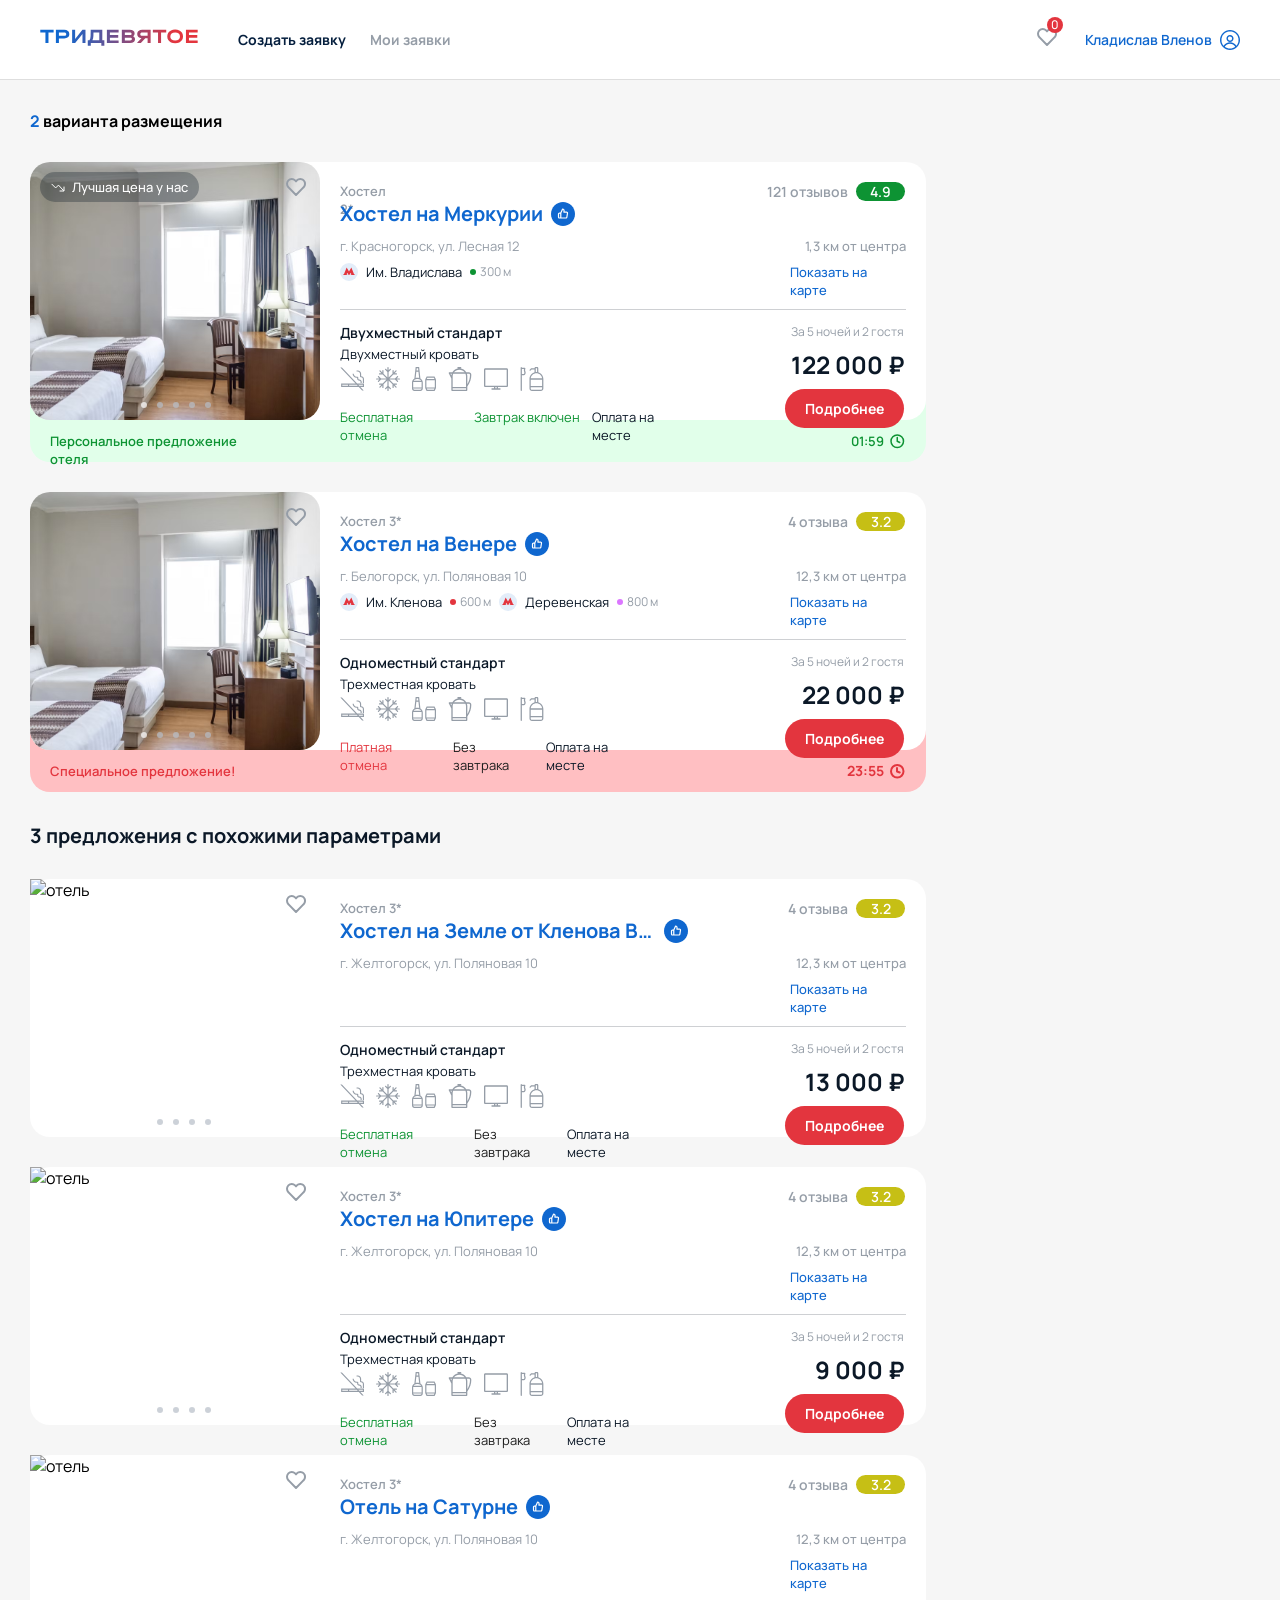
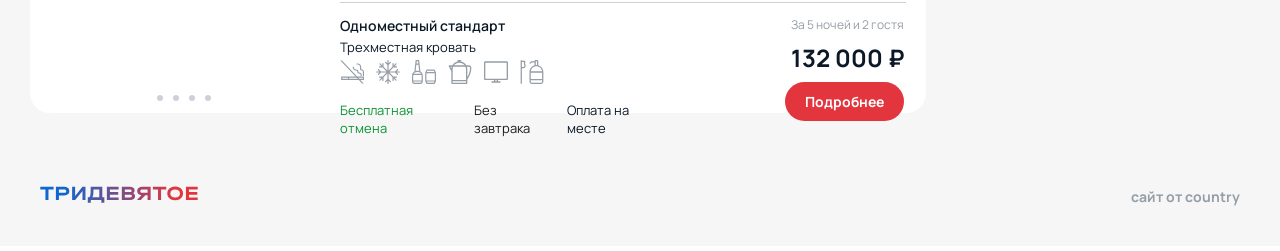
==== commit c1ed0700: "сделал пк версию" ====
--- a/index.html
+++ b/index.html
@@ -24,8 +24,10 @@
             <div class="right__part">
                 <div class="favorite">
                     <img alt="избранное" src="pics/favorite.svg">
-                    <div class="badge">1</div>
-                </div>
+                    <div class="badge">0</div>
+                </div>
+                <img class="bag" src="pics/bag.svg">
+                <img class="acc" src="pics/account2.svg">
                 <div class="account">
                     <a>Кладислав Вленов</a>
                     <img alt="аккаунт" src="pics/account.svg" class="account-icon">
@@ -45,7 +47,20 @@
                     <div class="favorite_hotel">
                         <img alt="избранное" src="pics/favorite.svg">
                     </div>
-                    <img alt="отель" src="pics/hotel2.svg">
+                    <div class="slider_images" id="slider1">
+                        <img alt="отель" src="pics/hotel.svg" class="slide active">
+                        <img alt="отель" src="pics/hotel.svg" class="slide">
+                        <img alt="отель" src="pics/hotel.svg" class="slide">
+                        <img alt="отель" src="pics/hotel.svg" class="slide">
+                        <img alt="отель" src="pics/hotel.svg" class="slide">
+                    </div>
+                    <div class="slider_dots" id="dots1">
+                        <span class="dot active" onclick="showSlide(1, 'slider1', 'dots1')"></span>
+                        <span class="dot" onclick="showSlide(2, 'slider1', 'dots1')"></span>
+                        <span class="dot" onclick="showSlide(3, 'slider1', 'dots1')"></span>
+                        <span class="dot" onclick="showSlide(4, 'slider1', 'dots1')"></span>
+                        <span class="dot" onclick="showSlide(5, 'slider1', 'dots1')"></span>
+                    </div>
                 </div>
                 <div class="info">
                     <div class="info-header">
@@ -75,7 +90,7 @@
                             </div>
                             <div class="column3">
                                 <p class="ot_centra">1,3 км от центра</p>
-                                <a class="show_on_map">Показать на карте</a>
+                                <a class="show_on_map" data-marker-id="marker2">Показать на карте</a>
                             </div>
                         </div>
                     </div>
@@ -113,52 +128,66 @@
             </div>
             <div class="card">
                     <div class="photo">
-                        <div class="best_prise">
-                            <img alt="стрелка" src="pics/arrow.svg">
-                            <p>Лучшая цена у нас</p>
-                        </div>
-                        <div class="favorite_hotel_active">
-                            <img alt="избранное" src="pics/favorite_active.svg">
-                        </div>
-                        <img alt="отель" src="pics/hotel2.svg">
+                        <div class="favorite_hotel">
+                            <img alt="избранное" src="pics/favorite.svg">
+                        </div>
+                        <div class="slider_images" id="slider2">
+                            <img alt="отель" src="pics/hotel2.svg" class="slide active">
+                            <img alt="отель" src="pics/hotel2.svg" class="slide">
+                            <img alt="отель" src="pics/hotel2.svg" class="slide">
+                            <img alt="отель" src="pics/hotel2.svg" class="slide">
+                            <img alt="отель" src="pics/hotel2.svg" class="slide">
+                        </div>
+                        <div class="slider_dots" id="dots2">
+                            <span class="dot active" onclick="showSlide(1, 'slider2', 'dots2')"></span>
+                        <span class="dot" onclick="showSlide(2, 'slider2', 'dots2')"></span>
+                        <span class="dot" onclick="showSlide(3, 'slider2', 'dots2')"></span>
+                        <span class="dot" onclick="showSlide(4, 'slider2', 'dots2')"></span>
+                        <span class="dot" onclick="showSlide(5, 'slider2', 'dots2')"></span>
+                        </div>
                     </div>
                     <div class="info">
                         <div class="info-header">
                             <div class="row">
                                 <div class="column">
-                                    <p class="stars">Хостел 2*</p>
+                                    <p class="stars">Хостел 3*</p>
                                     <div class="row2">
-                                        <h2 class="name">Хостел на Меркурии</h2>
+                                        <h2 class="name">Хостел на Венере</h2>
                                         <img alt="rec" src="pics/rec.svg">
                                     </div>
                                 </div>
                                 <div class="ratingandreviews">
-                                    <div class="grades">121 отзывов</div>
-                                    <div class="rate"><p class="value">4.9</p></div>
+                                    <div class="grades">4 отзыва</div>
+                                    <div class="rate2"><p class="value">3.2</p></div>
                                 </div>
                             </div>
                             <div class="row3">
                                 <div class="column2">
-                                <p class="adress">г. Красногорск, ул. Лесная 12</p>
+                                <p class="adress">г. Белогорск, ул. Поляновая 10</p>
                                 <div class="metro">
                                     <div class="metro_photo">
                                         <img alt="фото" src="pics/metro.svg">
                                     </div>
-                                    <div class="station">Им. Владислава</div>
-                                    <div class="distance"><img src="pics/dot.svg"><p>300 м</p></div>
+                                    <div class="station">Им. Кленова</div>
+                                    <div class="distance"><img src="pics/dot2.svg"><p>600 м</p></div>
+                                    <div class="metro_photo">
+                                        <img alt="фото" src="pics/metro.svg">
+                                    </div>
+                                    <div class="station">Деревенская</div>
+                                    <div class="distance"><img src="pics/dot3.svg"><p>800 м</p></div>
                                 </div>
                                 </div>
                                 <div class="column3">
-                                    <p class="ot_centra">1,3 км от центра</p>
-                                    <a class="show_on_map">Показать на карте</a>
+                                    <p class="ot_centra">12,3 км от центра</p>
+                                    <a class="show_on_map" data-marker-id="marker3">Показать на карте</a>
                                 </div>
                             </div>
                         </div>
                         <div class="row4">
                             <div class="column4">
                             <div class="about-room">
-                            <p class="bed-name">Двухместный стандарт</p>
-                            <p class="bed">Двухместный кровать</p>
+                            <p class="bed-name">Одноместный стандарт</p>
+                            <p class="bed">Трехместная кровать</p>
                             <div class="icons">
                                 <img src="pics/nosmoke.svg">
                                 <img src="pics/cold.svg">
@@ -168,73 +197,75 @@
                                 <img src="pics/clean.svg">
                             </div>
                             <div class="advantages">
-                                <p class="free">Бесплатная отмена</p>
-                                <p class="breakfast">Завтрак включен</p>
+                                <p class="pay">Платная отмена</p>
+                                <p class="nobreakfast">Без завтрака</p>
                                 <p class="payment">Оплата на месте</p>
                             </div>
                             </div>
                             </div>
                             <div class="offer">
                                 <p class="time">За 5 ночей и 2 гостя</p>
-                                <p class="price">122 000 ₽</p>
+                                <p class="price">22 000 ₽</p>
                                 <div class="details_button">Подробнее</div>
                             </div>
                         </div>
                     </div>
                 </div>
-                <div class="special">
-                    <p class="person">Персональное предложение отеля</p>
-                    <div class="time-clock"><p>01:59</p><img src="pics/clock.svg"></div>
+                <div class="special2">
+                    <p class="person2">Специальное предложение!</p>
+                    <div class="time-clock2"><p>23:55</p><img src="pics/clock2.svg"></div>
                 </div>
             <div class="card_title2"><p>3 предложения с похожими параметрами</p></div>
             <div class="card">
                     <div class="photo">
-                        <div class="best_prise">
-                            <img alt="стрелка" src="pics/arrow.svg">
-                            <p>Лучшая цена у нас</p>
-                        </div>
                         <div class="favorite_hotel">
                             <img alt="избранное" src="pics/favorite.svg">
                         </div>
-                        <img alt="отель" src="pics/hotel2.svg">
+                        <div class="slider_images" id="slider3">
+                            <img alt="отель" src="pics/hotel3.svg" class="slide active">
+                            <img alt="отель" src="pics/hotel3.svg" class="slide">
+                            <img alt="отель" src="pics/hotel3.svg" class="slide">
+                            <img alt="отель" src="pics/hotel3.svg" class="slide">
+                            <img alt="отель" src="pics/hotel3.svg" class="slide">
+                        </div>
+                        <div class="slider_dots" id="dots3">
+                            <span class="dot active" onclick="showSlide(1, 'slider3', 'dots3')"></span>
+                            <span class="dot" onclick="showSlide(2, 'slider3', 'dots3')"></span>
+                            <span class="dot" onclick="showSlide(3, 'slider3', 'dots3')"></span>
+                            <span class="dot" onclick="showSlide(4, 'slider3', 'dots3')"></span>
+                            <span class="dot" onclick="showSlide(5, 'slider3', 'dots3')"></span>
+                        </div>
                     </div>
                     <div class="info">
                         <div class="info-header">
                             <div class="row">
                                 <div class="column">
-                                    <p class="stars">Хостел 2*</p>
+                                    <p class="stars">Хостел 3*</p>
                                     <div class="row2">
-                                        <h2 class="name">Хостел на Меркурии</h2>
+                                        <h2 class="name">Хостел на Земле от Кленова Владислава</h2>
                                         <img alt="rec" src="pics/rec.svg">
                                     </div>
                                 </div>
                                 <div class="ratingandreviews">
-                                    <div class="grades">121 отзывов</div>
-                                    <div class="rate"><p class="value">4.9</p></div>
+                                    <div class="grades">4 отзыва</div>
+                                    <div class="rate2"><p class="value">3.2</p></div>
                                 </div>
                             </div>
                             <div class="row3">
                                 <div class="column2">
-                                <p class="adress">г. Красногорск, ул. Лесная 12</p>
-                                <div class="metro">
-                                    <div class="metro_photo">
-                                        <img alt="фото" src="pics/metro.svg">
-                                    </div>
-                                    <div class="station">Им. Владислава</div>
-                                    <div class="distance"><img src="pics/dot.svg"><p>300 м</p></div>
-                                </div>
+                                <p class="adress">г. Желтогорск, ул. Поляновая 10</p>
                                 </div>
                                 <div class="column3">
-                                    <p class="ot_centra">1,3 км от центра</p>
-                                    <a class="show_on_map">Показать на карте</a>
+                                    <p class="ot_centra">12,3 км от центра</p>
+                                    <a class="show_on_map" data-marker-id="marker1">Показать на карте</a>
                                 </div>
                             </div>
                         </div>
                         <div class="row4">
                             <div class="column4">
                             <div class="about-room">
-                            <p class="bed-name">Двухместный стандарт</p>
-                            <p class="bed">Двухместный кровать</p>
+                            <p class="bed-name">Одноместный стандарт</p>
+                            <p class="bed">Трехместная кровать</p>
                             <div class="icons">
                                 <img src="pics/nosmoke.svg">
                                 <img src="pics/cold.svg">
@@ -245,14 +276,14 @@
                             </div>
                             <div class="advantages">
                                 <p class="free">Бесплатная отмена</p>
-                                <p class="breakfast">Завтрак включен</p>
+                                <p class="nobreakfast">Без завтрака</p>
                                 <p class="payment">Оплата на месте</p>
                             </div>
                             </div>
                             </div>
                             <div class="offer">
                                 <p class="time">За 5 ночей и 2 гостя</p>
-                                <p class="price">122 000 ₽</p>
+                                <p class="price">13 000 ₽</p>
                                 <div class="details_button">Подробнее</div>
                             </div>
                         </div>
@@ -260,52 +291,54 @@
                 </div>
                 <div class="card">
                         <div class="photo">
-                            <div class="best_prise">
-                                <img alt="стрелка" src="pics/arrow.svg">
-                                <p>Лучшая цена у нас</p>
-                            </div>
                             <div class="favorite_hotel">
                                 <img alt="избранное" src="pics/favorite.svg">
                             </div>
-                            <img alt="отель" src="pics/hotel2.svg">
+                            <div class="slider_images" id="slider4">
+                                <img alt="отель" src="pics/hotel4.svg" class="slide active">
+                                <img alt="отель" src="pics/hotel4.svg" class="slide">
+                                <img alt="отель" src="pics/hotel4.svg" class="slide">
+                                <img alt="отель" src="pics/hotel4.svg" class="slide">
+                                <img alt="отель" src="pics/hotel4.svg" class="slide">
+                            </div>
+                            <div class="slider_dots" id="dots4">
+                                <span class="dot active" onclick="showSlide(1, 'slider4', 'dots4')"></span>
+                                <span class="dot" onclick="showSlide(2, 'slider4', 'dots4')"></span>
+                                <span class="dot" onclick="showSlide(3, 'slider4', 'dots4')"></span>
+                                <span class="dot" onclick="showSlide(4, 'slider4', 'dots4')"></span>
+                                <span class="dot" onclick="showSlide(5, 'slider4', 'dots4')"></span>
+                            </div>
                         </div>
                         <div class="info">
                             <div class="info-header">
                                 <div class="row">
                                     <div class="column">
-                                        <p class="stars">Хостел 2*</p>
+                                        <p class="stars">Хостел 3*</p>
                                         <div class="row2">
-                                            <h2 class="name">Хостел на Меркурии</h2>
+                                            <h2 class="name">Хостел на Юпитере</h2>
                                             <img alt="rec" src="pics/rec.svg">
                                         </div>
                                     </div>
                                     <div class="ratingandreviews">
-                                        <div class="grades">121 отзывов</div>
-                                        <div class="rate"><p class="value">4.9</p></div>
+                                        <div class="grades">4 отзыва</div>
+                                        <div class="rate2"><p class="value">3.2</p></div>
                                     </div>
                                 </div>
                                 <div class="row3">
                                     <div class="column2">
-                                    <p class="adress">г. Красногорск, ул. Лесная 12</p>
-                                    <div class="metro">
-                                        <div class="metro_photo">
-                                            <img alt="фото" src="pics/metro.svg">
-                                        </div>
-                                        <div class="station">Им. Владислава</div>
-                                        <div class="distance"><img src="pics/dot.svg"><p>300 м</p></div>
-                                    </div>
+                                    <p class="adress">г. Желтогорск, ул. Поляновая 10</p>
                                     </div>
                                     <div class="column3">
-                                        <p class="ot_centra">1,3 км от центра</p>
-                                        <a class="show_on_map">Показать на карте</a>
+                                        <p class="ot_centra">12,3 км от центра</p>
+                                        <a class="show_on_map" data-marker-id="marker4">Показать на карте</a>
                                     </div>
                                 </div>
                             </div>
                             <div class="row4">
                                 <div class="column4">
                                 <div class="about-room">
-                                <p class="bed-name">Двухместный стандарт</p>
-                                <p class="bed">Двухместный кровать</p>
+                                <p class="bed-name">Одноместный стандарт</p>
+                                <p class="bed">Трехместная кровать</p>
                                 <div class="icons">
                                     <img src="pics/nosmoke.svg">
                                     <img src="pics/cold.svg">
@@ -316,14 +349,14 @@
                                 </div>
                                 <div class="advantages">
                                     <p class="free">Бесплатная отмена</p>
-                                    <p class="breakfast">Завтрак включен</p>
+                                    <p class="nobreakfast">Без завтрака</p>
                                     <p class="payment">Оплата на месте</p>
                                 </div>
                                 </div>
                                 </div>
                                 <div class="offer">
                                     <p class="time">За 5 ночей и 2 гостя</p>
-                                    <p class="price">122 000 ₽</p>
+                                    <p class="price">9 000 ₽</p>
                                     <div class="details_button">Подробнее</div>
                                 </div>
                             </div>
@@ -331,52 +364,54 @@
                     </div>
                     <div class="card">
                             <div class="photo">
-                                <div class="best_prise">
-                                    <img alt="стрелка" src="pics/arrow.svg">
-                                    <p>Лучшая цена у нас</p>
-                                </div>
                                 <div class="favorite_hotel">
                                     <img alt="избранное" src="pics/favorite.svg">
                                 </div>
-                                <img alt="отель" src="pics/hotel2.svg">
+                                <div class="slider_images" id="slider5">
+                                    <img alt="отель" src="pics/hotel5.svg" class="slide active">
+                                    <img alt="отель" src="pics/hotel5.svg" class="slide">
+                                    <img alt="отель" src="pics/hotel5.svg" class="slide">
+                                    <img alt="отель" src="pics/hotel5.svg" class="slide">
+                                    <img alt="отель" src="pics/hotel5.svg" class="slide">
+                                </div>
+                                <div class="slider_dots" id="dots5">
+                                    <span class="dot active" onclick="showSlide(1, 'slider5', 'dots5')"></span>
+                                    <span class="dot" onclick="showSlide(2, 'slider5', 'dots5')"></span>
+                                    <span class="dot" onclick="showSlide(3, 'slider5', 'dots5')"></span>
+                                    <span class="dot" onclick="showSlide(4, 'slider5', 'dots5')"></span>
+                                    <span class="dot" onclick="showSlide(5, 'slider5', 'dots5')"></span>
+                                </div>
                             </div>
                             <div class="info">
                                 <div class="info-header">
                                     <div class="row">
                                         <div class="column">
-                                            <p class="stars">Хостел 2*</p>
+                                            <p class="stars">Хостел 3*</p>
                                             <div class="row2">
-                                                <h2 class="name">Хостел на Меркурии</h2>
+                                                <h2 class="name">Отель на Сатурне</h2>
                                                 <img alt="rec" src="pics/rec.svg">
                                             </div>
                                         </div>
                                         <div class="ratingandreviews">
-                                            <div class="grades">121 отзывов</div>
-                                            <div class="rate"><p class="value">4.9</p></div>
+                                            <div class="grades">4 отзыва</div>
+                                            <div class="rate2"><p class="value">3.2</p></div>
                                         </div>
                                     </div>
                                     <div class="row3">
                                         <div class="column2">
-                                        <p class="adress">г. Красногорск, ул. Лесная 12</p>
-                                        <div class="metro">
-                                            <div class="metro_photo">
-                                                <img alt="фото" src="pics/metro.svg">
-                                            </div>
-                                            <div class="station">Им. Владислава</div>
-                                            <div class="distance"><img src="pics/dot.svg"><p>300 м</p></div>
-                                        </div>
+                                        <p class="adress">г. Желтогорск, ул. Поляновая 10</p>
                                         </div>
                                         <div class="column3">
-                                            <p class="ot_centra">1,3 км от центра</p>
-                                            <a class="show_on_map">Показать на карте</a>
+                                            <p class="ot_centra">12,3 км от центра</p>
+                                            <a class="show_on_map" data-marker-id="marker5">Показать на карте</a>
                                         </div>
                                     </div>
                                 </div>
                                 <div class="row4">
                                     <div class="column4">
                                     <div class="about-room">
-                                    <p class="bed-name">Двухместный стандарт</p>
-                                    <p class="bed">Двухместный кровать</p>
+                                    <p class="bed-name">Одноместный стандарт</p>
+                                    <p class="bed">Трехместная кровать</p>
                                     <div class="icons">
                                         <img src="pics/nosmoke.svg">
                                         <img src="pics/cold.svg">
@@ -387,14 +422,14 @@
                                     </div>
                                     <div class="advantages">
                                         <p class="free">Бесплатная отмена</p>
-                                        <p class="breakfast">Завтрак включен</p>
+                                        <p class="nobreakfast">Без завтрака</p>
                                         <p class="payment">Оплата на месте</p>
                                     </div>
                                     </div>
                                     </div>
                                     <div class="offer">
                                         <p class="time">За 5 ночей и 2 гостя</p>
-                                        <p class="price">122 000 ₽</p>
+                                        <p class="price">132 000 ₽</p>
                                         <div class="details_button">Подробнее</div>
                                     </div>
                                 </div>
@@ -402,6 +437,7 @@
                         </div>
         </section>
         <div id="map"></div>
+        <div class="pullout"></div>
     </main>
     <footer>
         <div class="footer">
--- a/css/style.css
+++ b/css/style.css
@@ -24,7 +24,6 @@
     font-family: Arial, sans-serif;
 }
 .custom-balloon img {
-    width: 130px;
     height: 130px;
 }
 .custom-balloon .content {
@@ -73,7 +72,7 @@
     align-items: center;
     padding: 0px 0px 0px 10px;
     margin-bottom:-5px;
-    gap: 10px;
+    gap: 5px;
 }
 
 .custom-balloon .reviews {
@@ -94,7 +93,6 @@
     align-items: center;
     width: 32px;
     height: 16px;
-    background: #0D9333;
     border-radius: 100px;
     color: #FFFFFF;
     cursor: default;
@@ -104,6 +102,14 @@
     font-size: 12px;
     line-height: 16px;
     text-align: center;
+}
+
+.custom-balloon .rating.high {
+    background: #0D9333;
+}
+
+.custom-balloon .rating.low {
+    background: #C6BF15;
 }
 
 .custom-balloon .people {
@@ -121,7 +127,7 @@
     margin-bottom: -5px;
 }
 
-.custom-balloon .price {
+.custom-balloon .rubles {
     padding: 0px 0px 0px 10px;
     top:10px;
     font-family: 'Manrope';
@@ -153,6 +159,19 @@
     display: none !important;   
 }
 
+@media only screen and (min-width:1024px){
+
+.pullout{
+    display: none;
+}
+.acc {
+    display: none;
+}
+
+.bag {
+    display: none;
+}
+
 main {
     margin: 0 auto;
     display: flex;
@@ -163,13 +182,11 @@
     background-color: #f6f6f6;
     gap:30px;
 }
-
 #map {
     display: flex;
     width: 432px;
     height: 845px;
 }
-
 section.container{
     display: flex;
     flex-direction: column;
@@ -192,6 +209,8 @@
     font-size: 20px;
     line-height: 27px;
     color: #0B1827;
+    margin-bottom:0px;
+    margin-top:0px;
 }
 
 .card {
@@ -211,12 +230,57 @@
     height: 258px;
     border-radius: 20px;
     position: relative;
+    margin-right: 20px;
 }
 
 .photo.hotel img {
     width: auto;
     border-radius: 20px;
 }
+
+
+  .slider_dots {
+    position: absolute;
+    display: flex;
+    flex-direction: row;
+    top: 93%;
+    left: 56%;
+    z-index: 2;
+    transform: translateX(-50%);
+  }
+
+  
+.slider_images {
+    position: absolute;
+    display: flex;
+    justify-content: center;
+    align-items: center;
+    z-index:1;
+  }
+  
+  .slider_dots .dot {
+    display: inline-block;
+    width: 6px;
+    height: 6px;
+    border-radius: 50%;
+    margin-right: 10px;
+    background-color: #B6BEC7;
+    opacity: 0.7;
+    cursor: pointer;
+  }
+  
+  .slider_dots .dot.active {
+    background-color: #FFFFFF;
+  }
+  .slide {
+    object-fit: contain;
+    display: none;
+  }
+  
+  .slide.active {
+    display: block;
+  }
+
 
 .info {
     display: flex;
@@ -248,7 +312,7 @@
     justify-content: space-between;
     align-items: flex-start;
     padding: 0px;
-    gap: 270px;
+    gap: 130px;
     margin-bottom:10px;
 }
 .column3 {
@@ -273,6 +337,7 @@
     line-height: 18px;
     color: #959DA7;
     margin:0px;
+    width:320px;
 }
 .metro {
     display: flex;
@@ -282,6 +347,7 @@
     gap: 8px;
     align-content: center;
     margin-top:0px;
+    width:320px;
 }
 
 .metro_photo {
@@ -345,6 +411,7 @@
     padding: 0px;
     gap: 4px;
 }
+
 .icons {
     display: flex;
     flex-direction: row;
@@ -407,6 +474,57 @@
     color: #0D9333;
 }
 
+.special2 {
+    display: flex;
+    flex-direction: row;
+    justify-content: space-between;
+    align-items: center;
+    gap: 550px;
+    width: 896px;
+    height: 62px;
+    background: #FFBFC2;
+    border-radius: 0px 0px 20px 20px;
+    margin-top:-50px;
+}
+
+.person2 {
+    width: 225px;
+    height: 18px;
+    font-family: 'Manrope';
+    font-style: normal;
+    font-weight: 600;
+    font-size: 13px;
+    line-height: 18px;
+    color: #E3353E;
+    margin-left: 20px;
+    margin-top:20px;
+    margin-bottom:0px
+}
+
+.time-clock2 {
+    display: flex;
+    flex-direction: row;
+    align-items: center;
+    margin-right:20px;
+    gap:4px;
+    margin-top:20px;
+    margin-bottom:0px;
+}
+
+.time-clock img {
+    width: 18px;
+    height: 18px;
+}
+
+.time-clock2 p {
+    font-family: 'Manrope';
+    font-style: normal;
+    font-weight: 700;
+    font-size: 14px;
+    line-height: 20px;
+    color: #E2353E;
+}
+
 .distance p{
     font-family: 'Manrope';
     font-style: normal;
@@ -422,6 +540,7 @@
     align-items: center;
     padding: 0px;
     gap: 12px;
+    width:355px;
 }
 .ot_centra {
     font-family: 'Manrope';
@@ -442,6 +561,28 @@
     color: #0D9333;
     width: 122px;
     height: 40px;
+}
+
+.pay {
+    width: 101px;
+    height: 40px;
+    font-family: 'Manrope';
+    font-style: normal;
+    font-weight: 400;
+    font-size: 13px;
+    line-height: 18px;
+    color: #E3353E;
+}
+
+.nobreakfast {
+    width: 81px;
+    height: 40px;
+    font-family: 'Manrope';
+    font-style: normal;
+    font-weight: 400;
+    font-size: 13px;
+    line-height: 18px;
+    color: #1E1E1E;
 }
 
 .breakfast {
@@ -536,6 +677,11 @@
     line-height: 19px;
     text-align: center;
     color: #FFFFFF;
+    cursor: pointer;
+}
+
+.details_button:hover {
+    background: #D3202A;
 }
 
 .show_on_map {
@@ -552,7 +698,7 @@
 .row {
     display: flex;
     flex-direction: row;
-    gap:205px;
+    gap:75px;
 }
 
 .column {
@@ -563,6 +709,7 @@
     display: flex;
     flex-direction: row;
     gap:6px;
+    width:350px;
 }
 .row2 img {
     display: flex;
@@ -581,13 +728,12 @@
     align-items: center;
     padding: 0px;
     gap: 8px;
-    width: 123px;
     height: 19px;
     margin-top:20px;
+    width:140px;
 }
 
 .grades {
-    width: 140px;
     height: 19px;
     font-family: 'Manrope';
     font-style: normal;
@@ -596,7 +742,7 @@
     line-height: 19px;
     color: #959DA7;
 }
-.rate{
+.rate {
     display: flex;
     flex-direction: row;
     justify-content: center;
@@ -609,6 +755,19 @@
     border-radius: 100px;
 }
 
+.rate2 {
+    display: flex;
+    flex-direction: row;
+    justify-content: center;
+    align-items: center;
+    padding: 0px 7px;
+    gap: 10px;
+    width: 35px;
+    height: 19px;
+    background: #C6BF15;
+    border-radius: 100px;
+}
+
 .value {
     width: 21px;
     height: 19px;
@@ -634,7 +793,6 @@
 }
 
 .name {
-    width: 204px;
     height: 27px;
     margin:0px;
     font-family: 'Manrope';
@@ -643,6 +801,9 @@
     font-size: 20px;
     line-height: 27px;
     color: #0F67CF;
+    text-overflow: ellipsis;
+    white-space: nowrap;
+    overflow: hidden;
 }
 
 .best_prise{
@@ -657,6 +818,7 @@
     top: 10px;
     background: rgba(11, 24, 39, 0.3);
     border-radius: 20px;
+    z-index: 2;
 }
 
 .best_prise img{
@@ -678,12 +840,25 @@
 .favorite_hotel {
     position: absolute;
     top: 5%;
-    left: 87%;
+    left: 94%;
     width: 17px;
     height: 15px;
-}
-
-.favorite_hotel img:hover {
+    z-index: 2;
+}
+
+.favorite_hotel img {
+    width: 24px;
+    height: auto;
+}
+
+.favorite_hotel img.favorite {
+    content: url('../pics/favorite_active.svg');
+    position: absolute;
+    top: 10%;
+    left: 10%;
+}
+
+.favorite_hotel img:not(.favorite):hover {
     cursor: pointer;
     content: url('../pics/favorite-hover.svg');
 }
@@ -692,14 +867,11 @@
     position: absolute;
     cursor: pointer;
     top: 5%;
-    left: 87%;
+    left: 94%;
     width: 17px;
     height: 15px;
-}
-
-
-
-
+    z-index: 2;
+}
 
 header {
     width: 100%;
@@ -760,13 +932,14 @@
     display: flex;
     flex-direction: row;
     align-items: center;
-    gap: 32px;
+    gap: 30px;
 }
 
 .favorite {
     position: relative;
     width: 20px;
     height: 20px;
+    margin-bottom: 10px;
 }
 
 .favorite img:hover {
@@ -830,4 +1003,95 @@
     align-items: center;
     padding: 40px;
     gap: 64px;
+}
+}
+@media only screen and (max-width:1024px){
+    section {
+        display:none;
+    }
+    .head {
+        box-sizing: border-box;
+        display:flex;
+        flex-direction: row;
+        justify-content: space-between;
+        align-items: center;
+        padding: 18px 20px;
+        max-width: 100%;
+
+    }
+
+    header {
+        height: 59px;
+        background: #FFFFFF;
+        border-bottom: 1px solid #DEDEDE;
+        border-radius: 0px 0px 20px 20px;
+    }
+
+    .left__part {
+        width: 158px;
+        height: 23px;
+    }
+
+    .favorite {
+        position: relative;
+        width: 20px;
+        height: 20px;
+    }
+
+    .favorite img{
+        width:20px;
+        height: 20px;
+    }
+
+    .logo {
+        width: 156px;
+        height: 16px;
+    }
+    .right__part {
+        display: flex;
+        flex-direction: row;
+        align-items: center;
+        padding: 0px;
+        gap: 18px;
+        height: 20px;
+        margin-bottom:10px;
+    }
+
+    .footer {
+        display:none;
+    }
+
+    .buttons {
+        display: none;
+    }
+
+    .account a, .account img {
+        display: none;
+    }
+
+    main {
+        margin: 0 auto;
+        display: flex;
+        height:auto;
+        flex-direction: column;
+        justify-content: center;
+        background-color: #f6f6f6;
+    }
+
+    .pullout {
+        width: 100%;
+        position:absolute;
+        top:40px;
+        background: #F6F6F6;
+        box-shadow: 0px 0px 15px rgba(0, 0, 0, 0.07);
+        border-radius: 20px;
+        transform: translateY(100%);
+        transition: transform 0.3s ease;
+    }
+    #map {
+        display: flex;
+        width: 100%;
+        height: 845px;
+    }
+
 }
